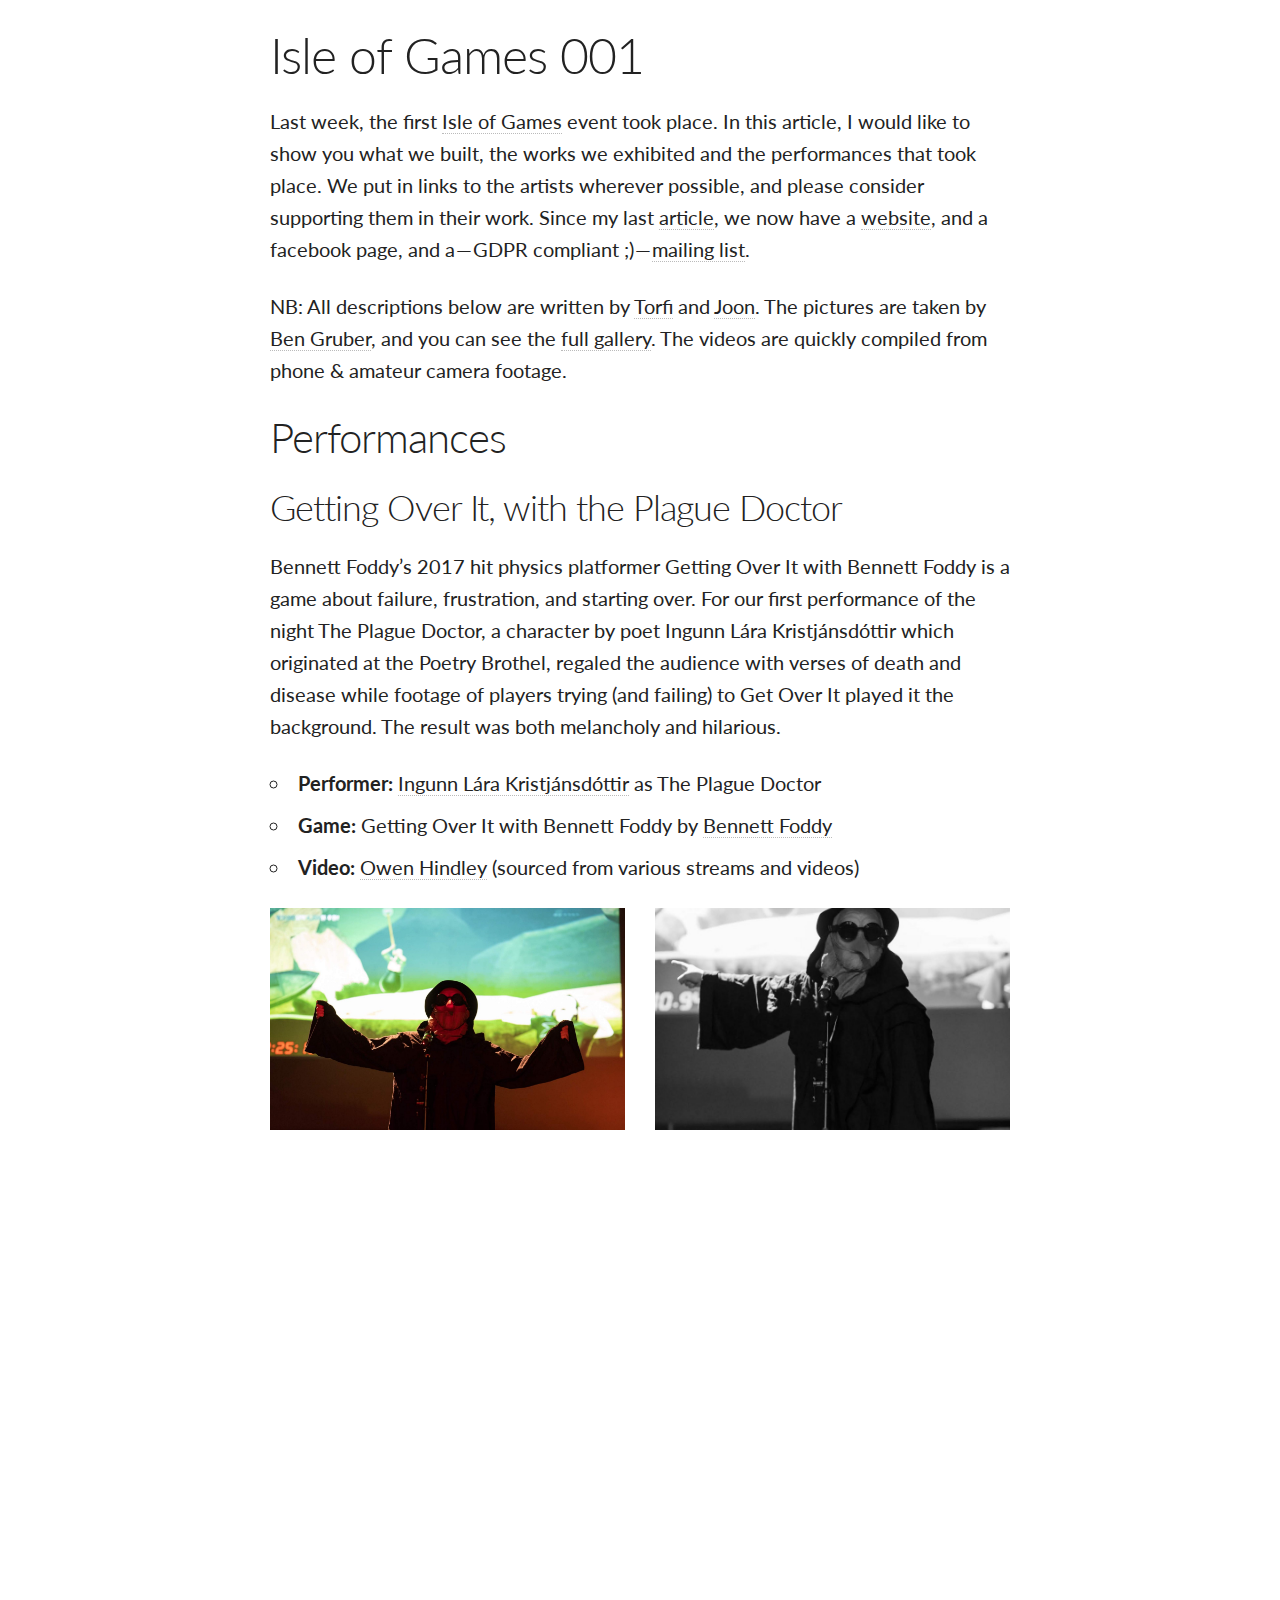
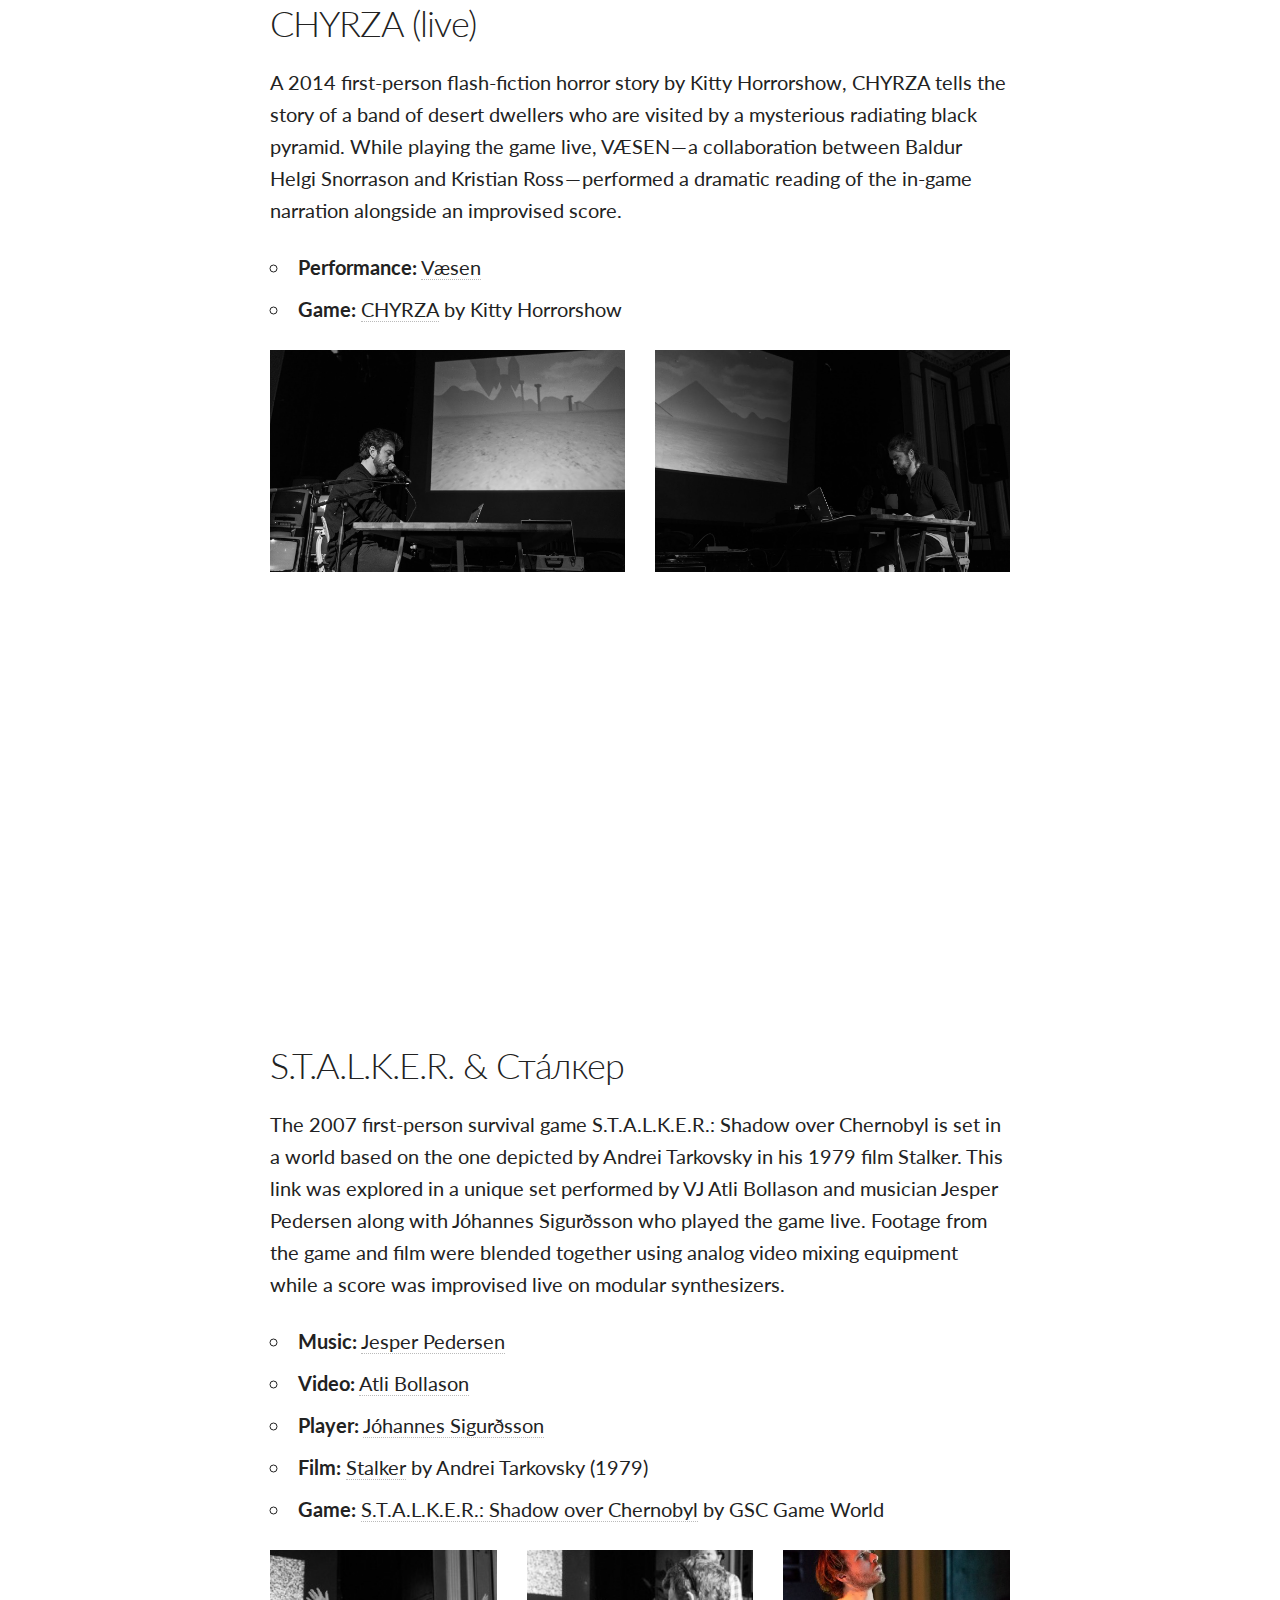
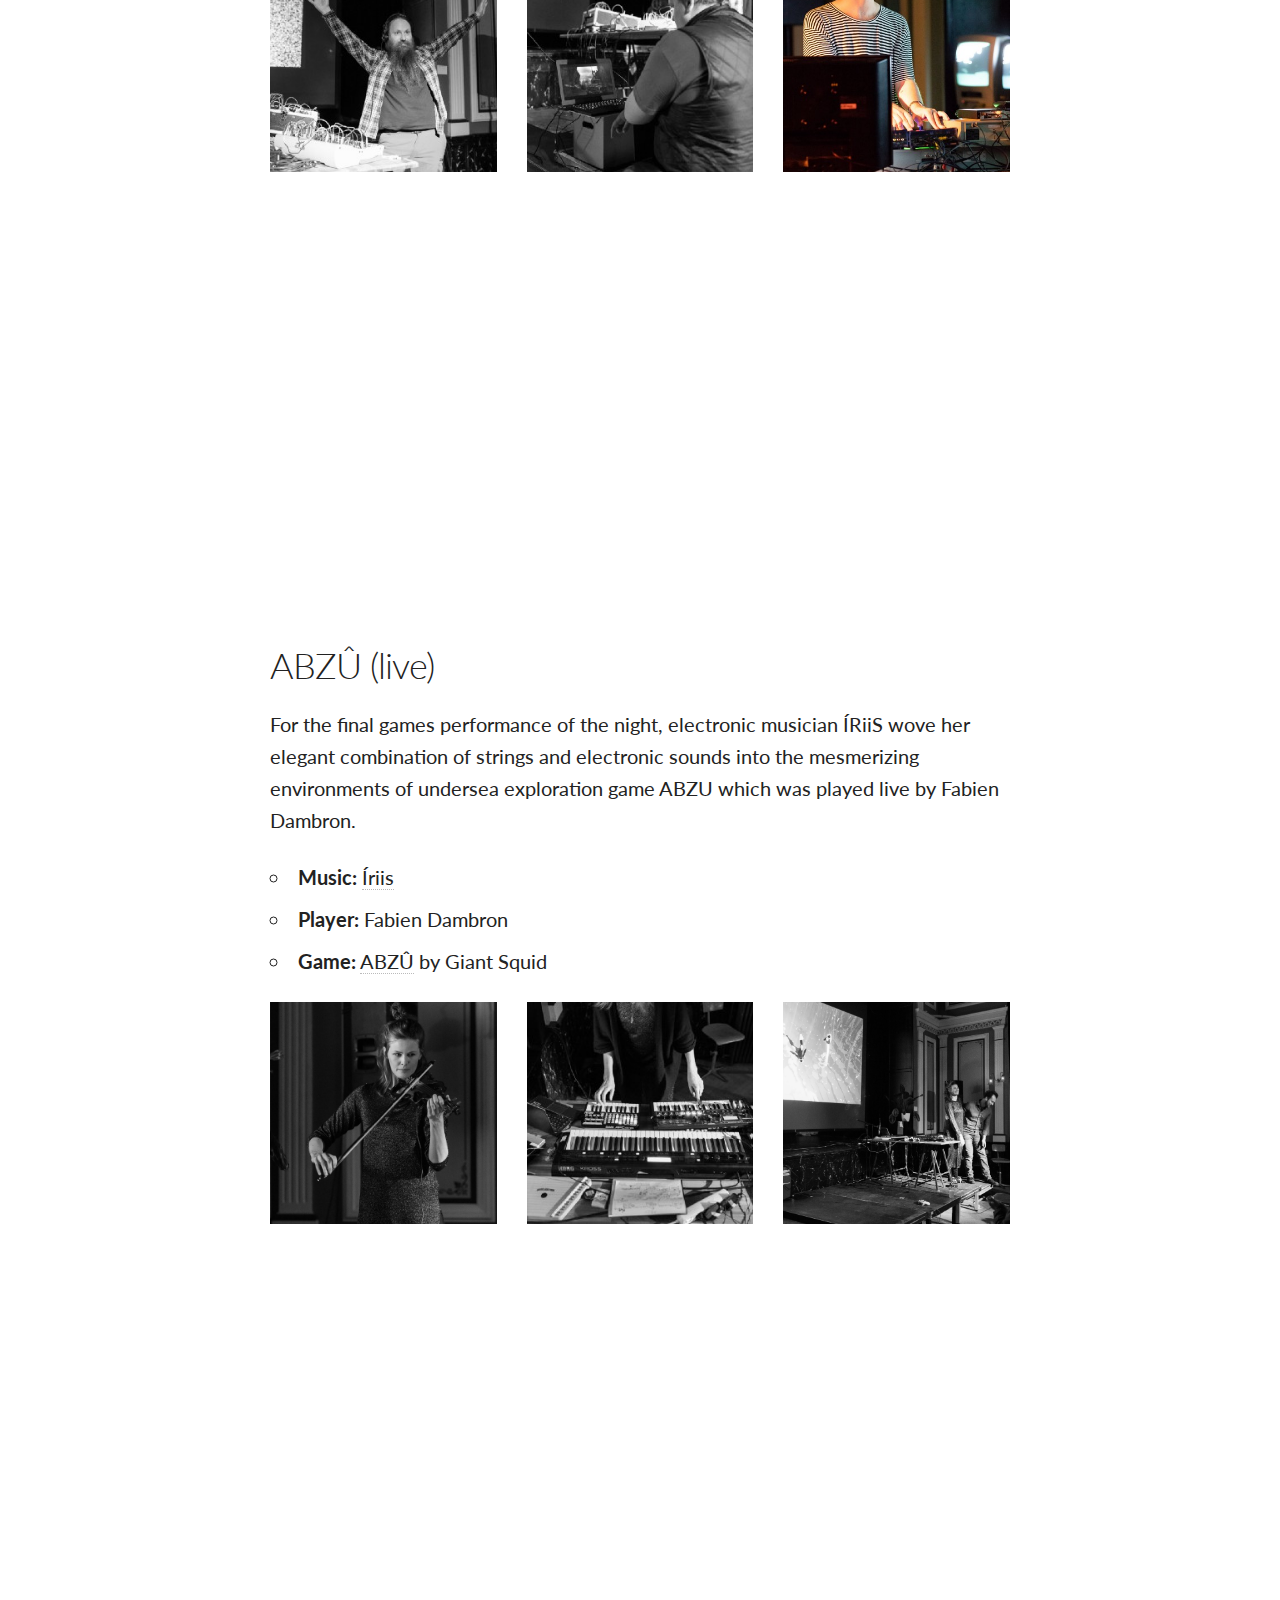
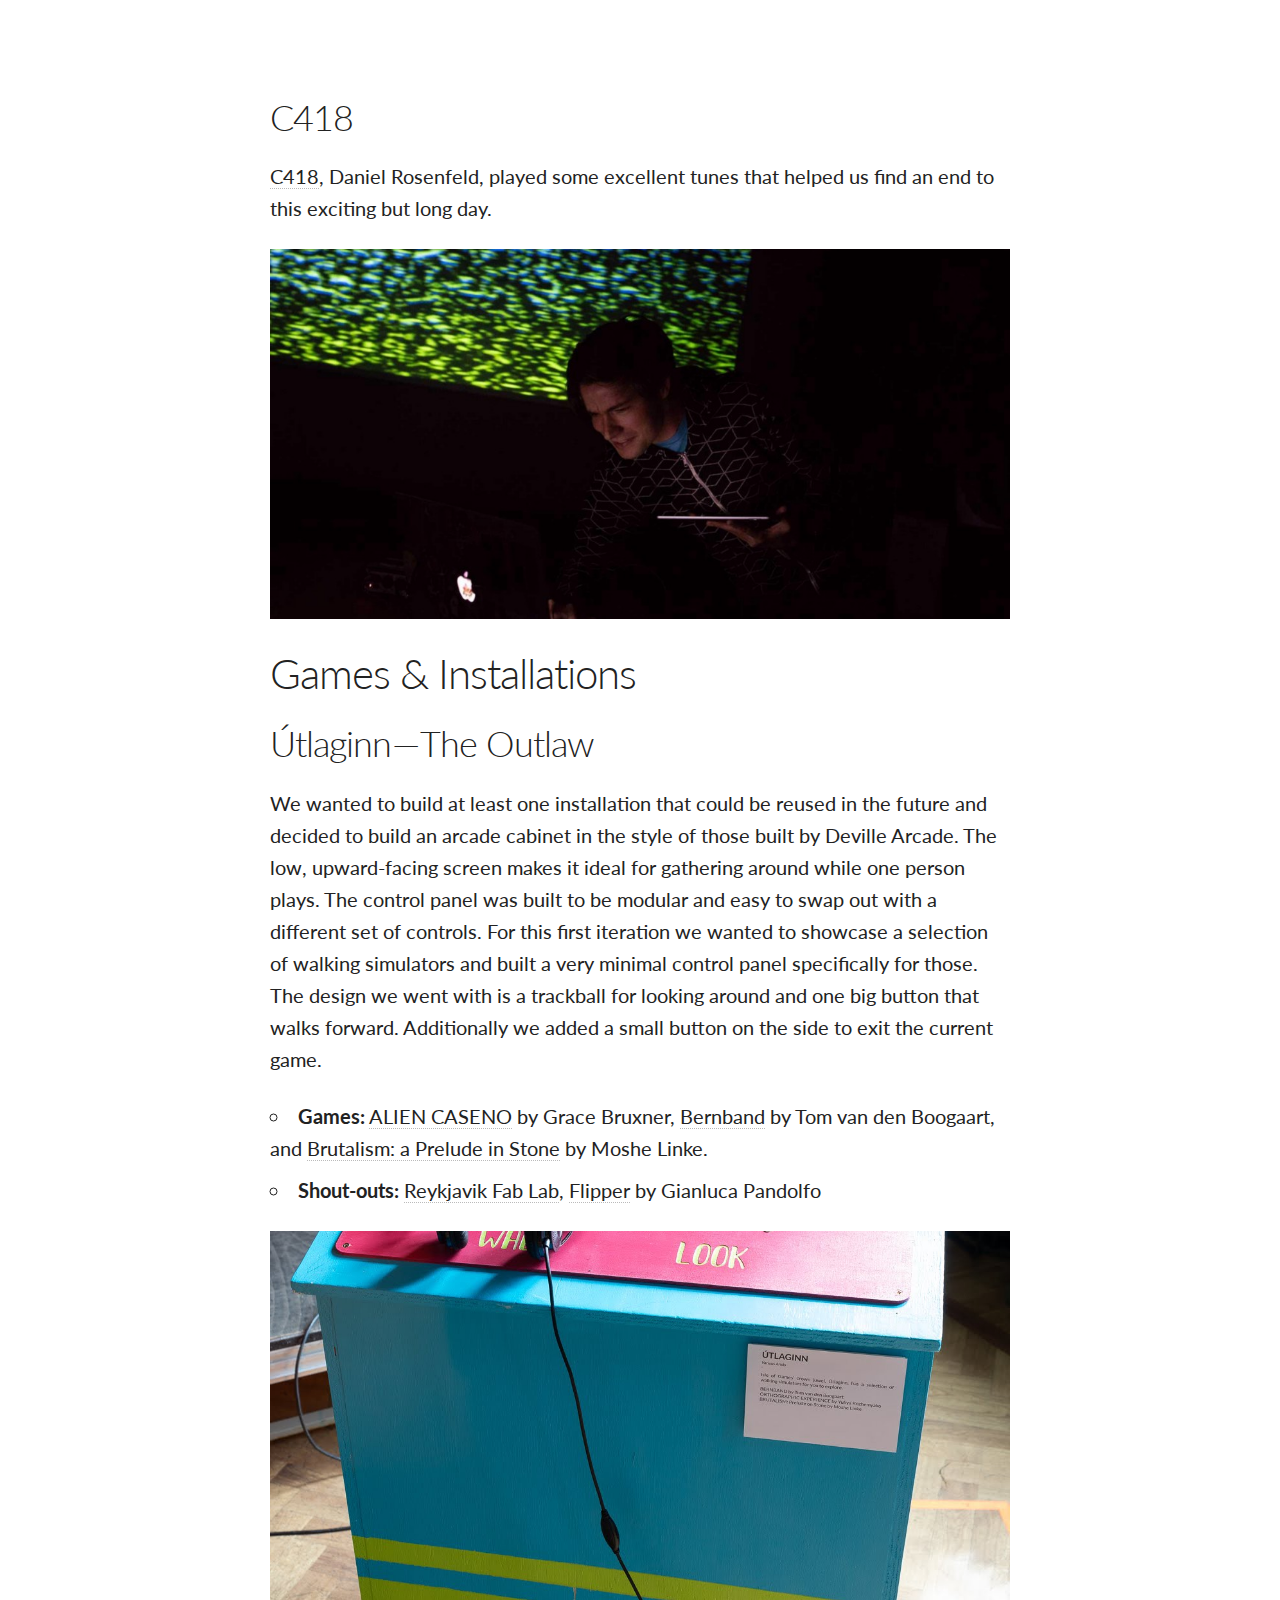
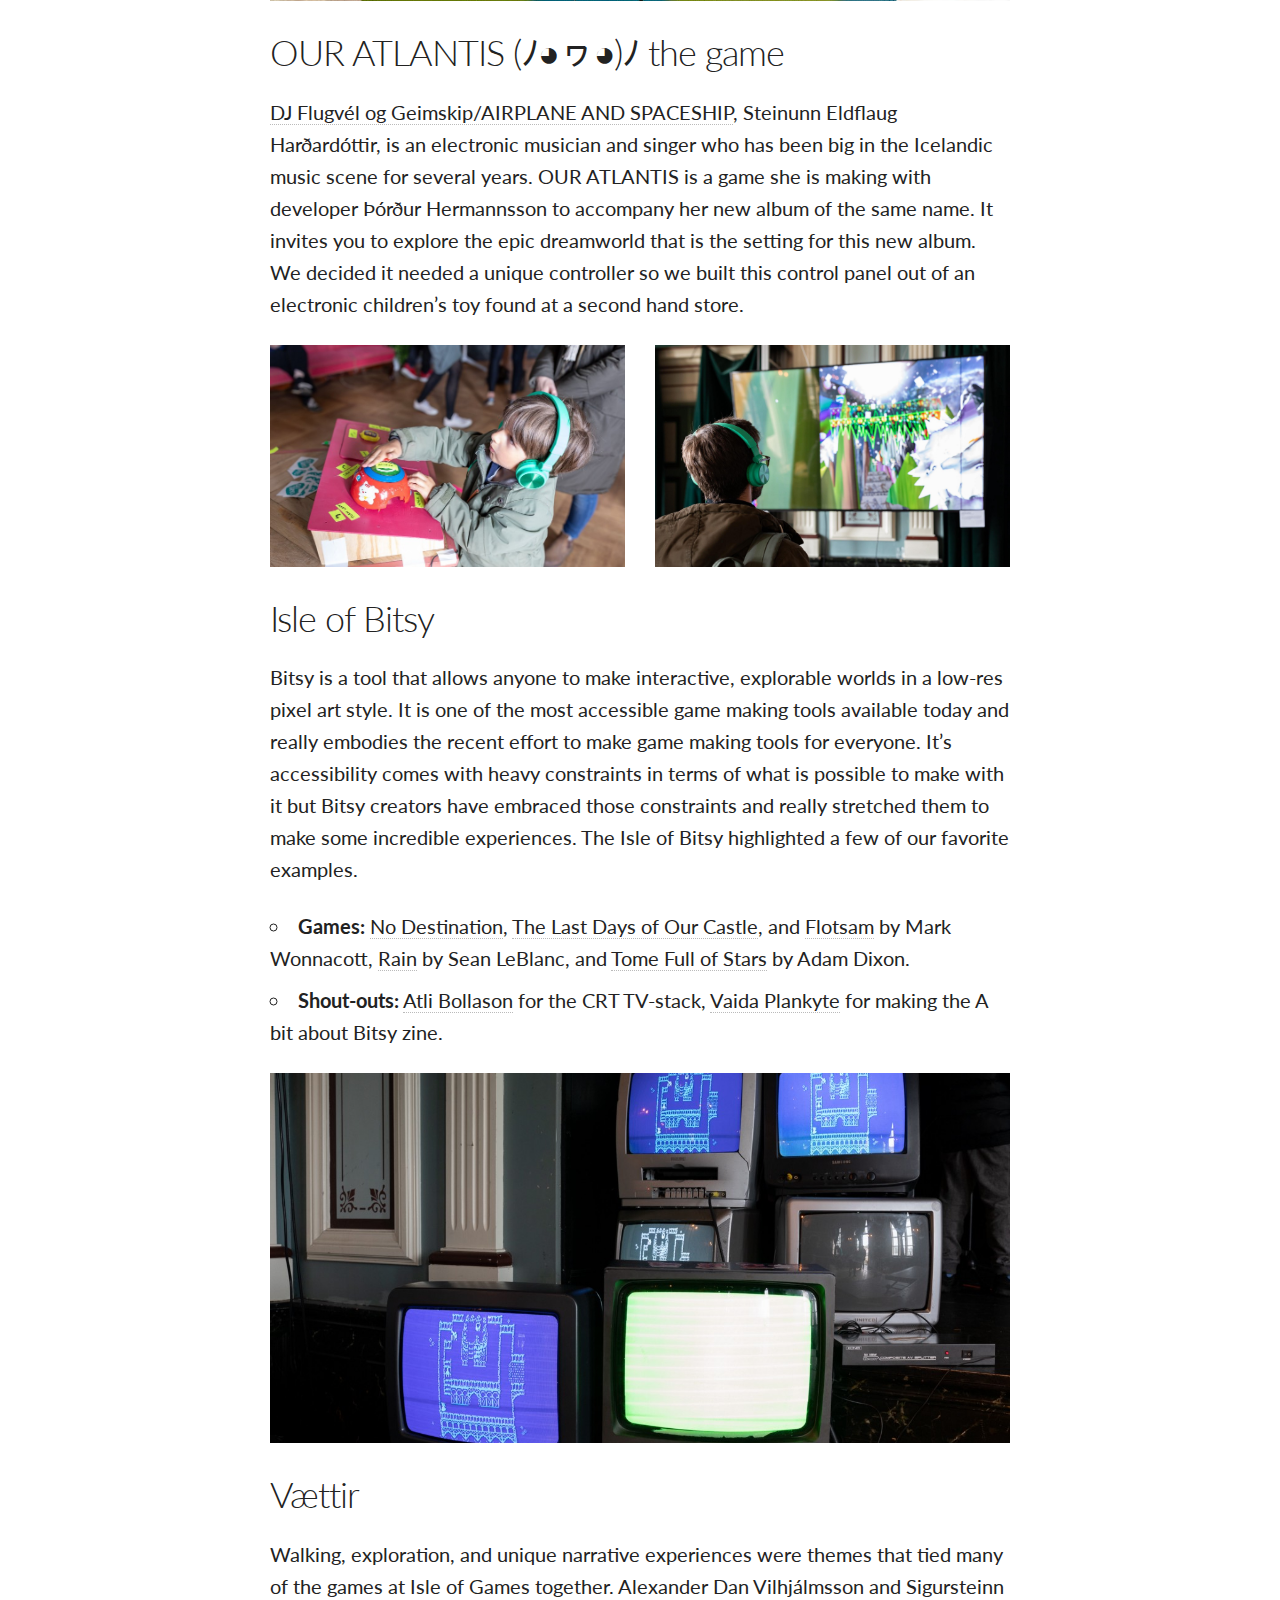
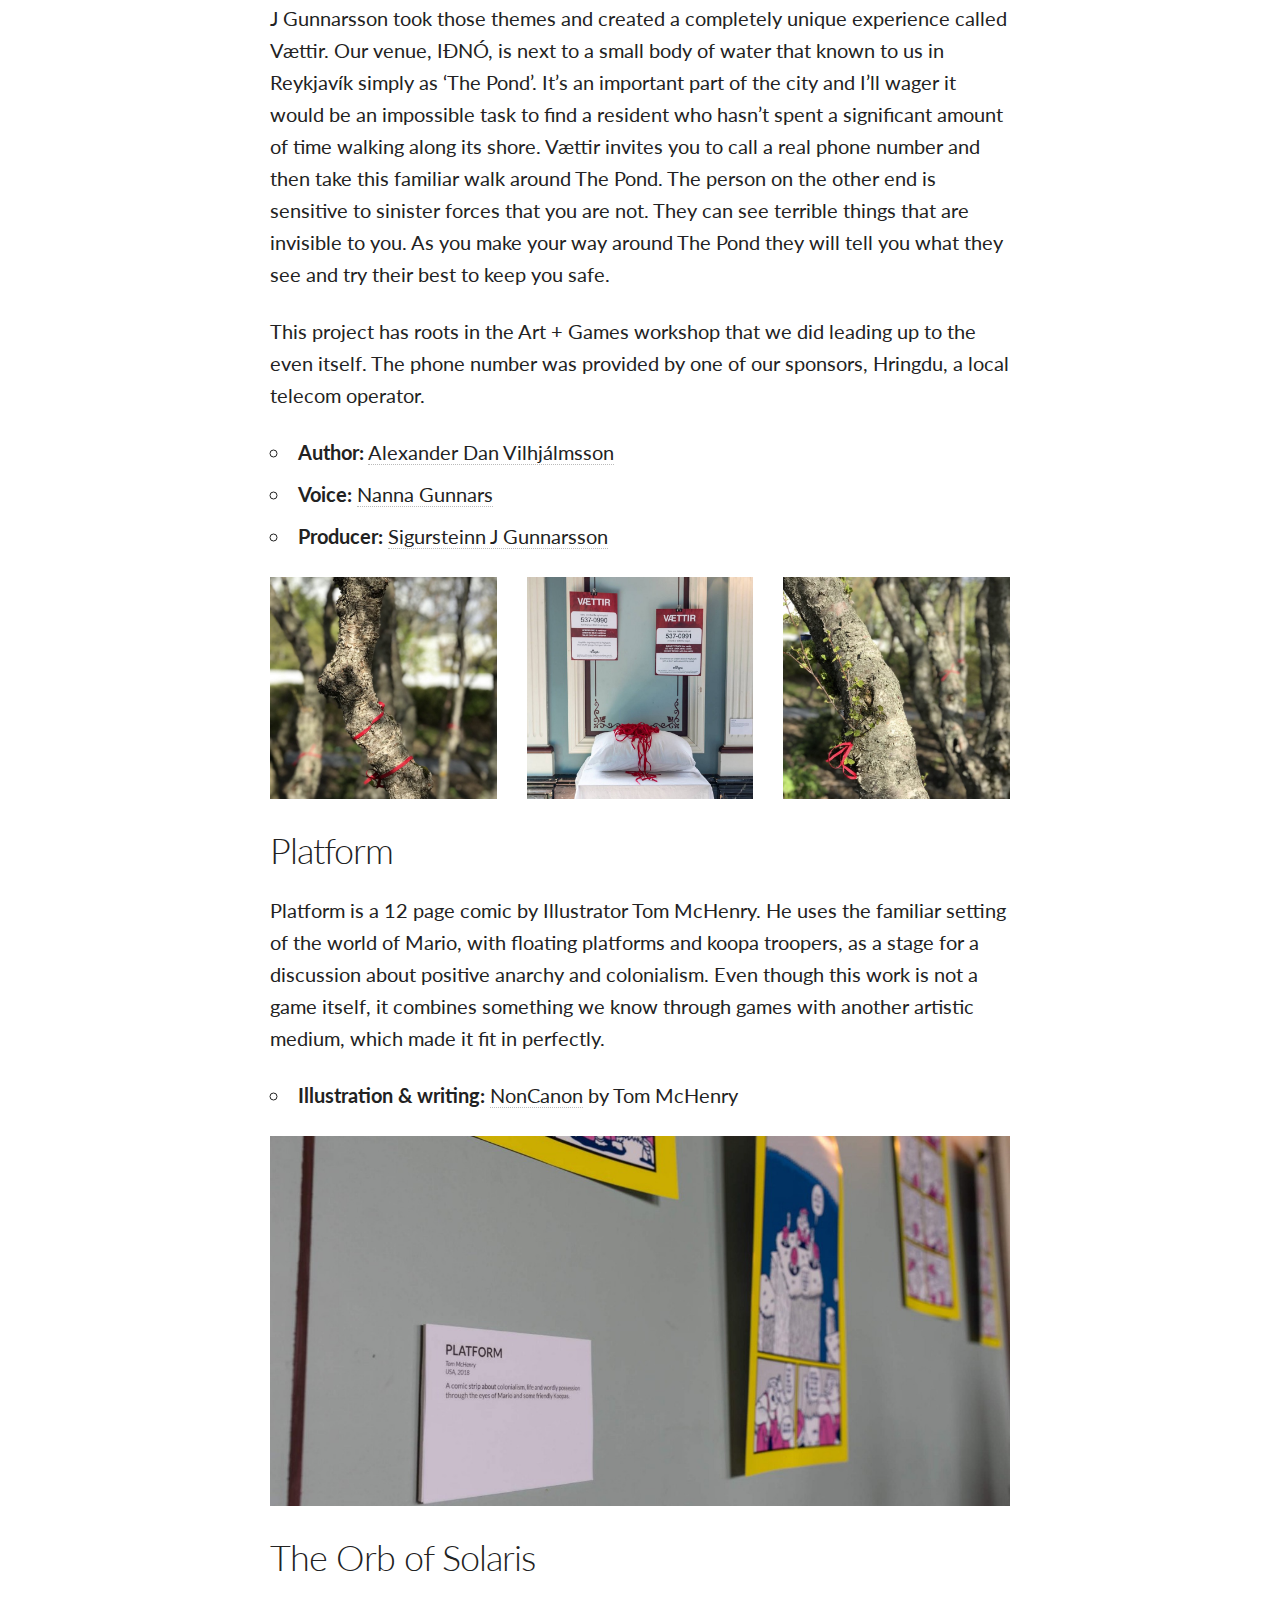
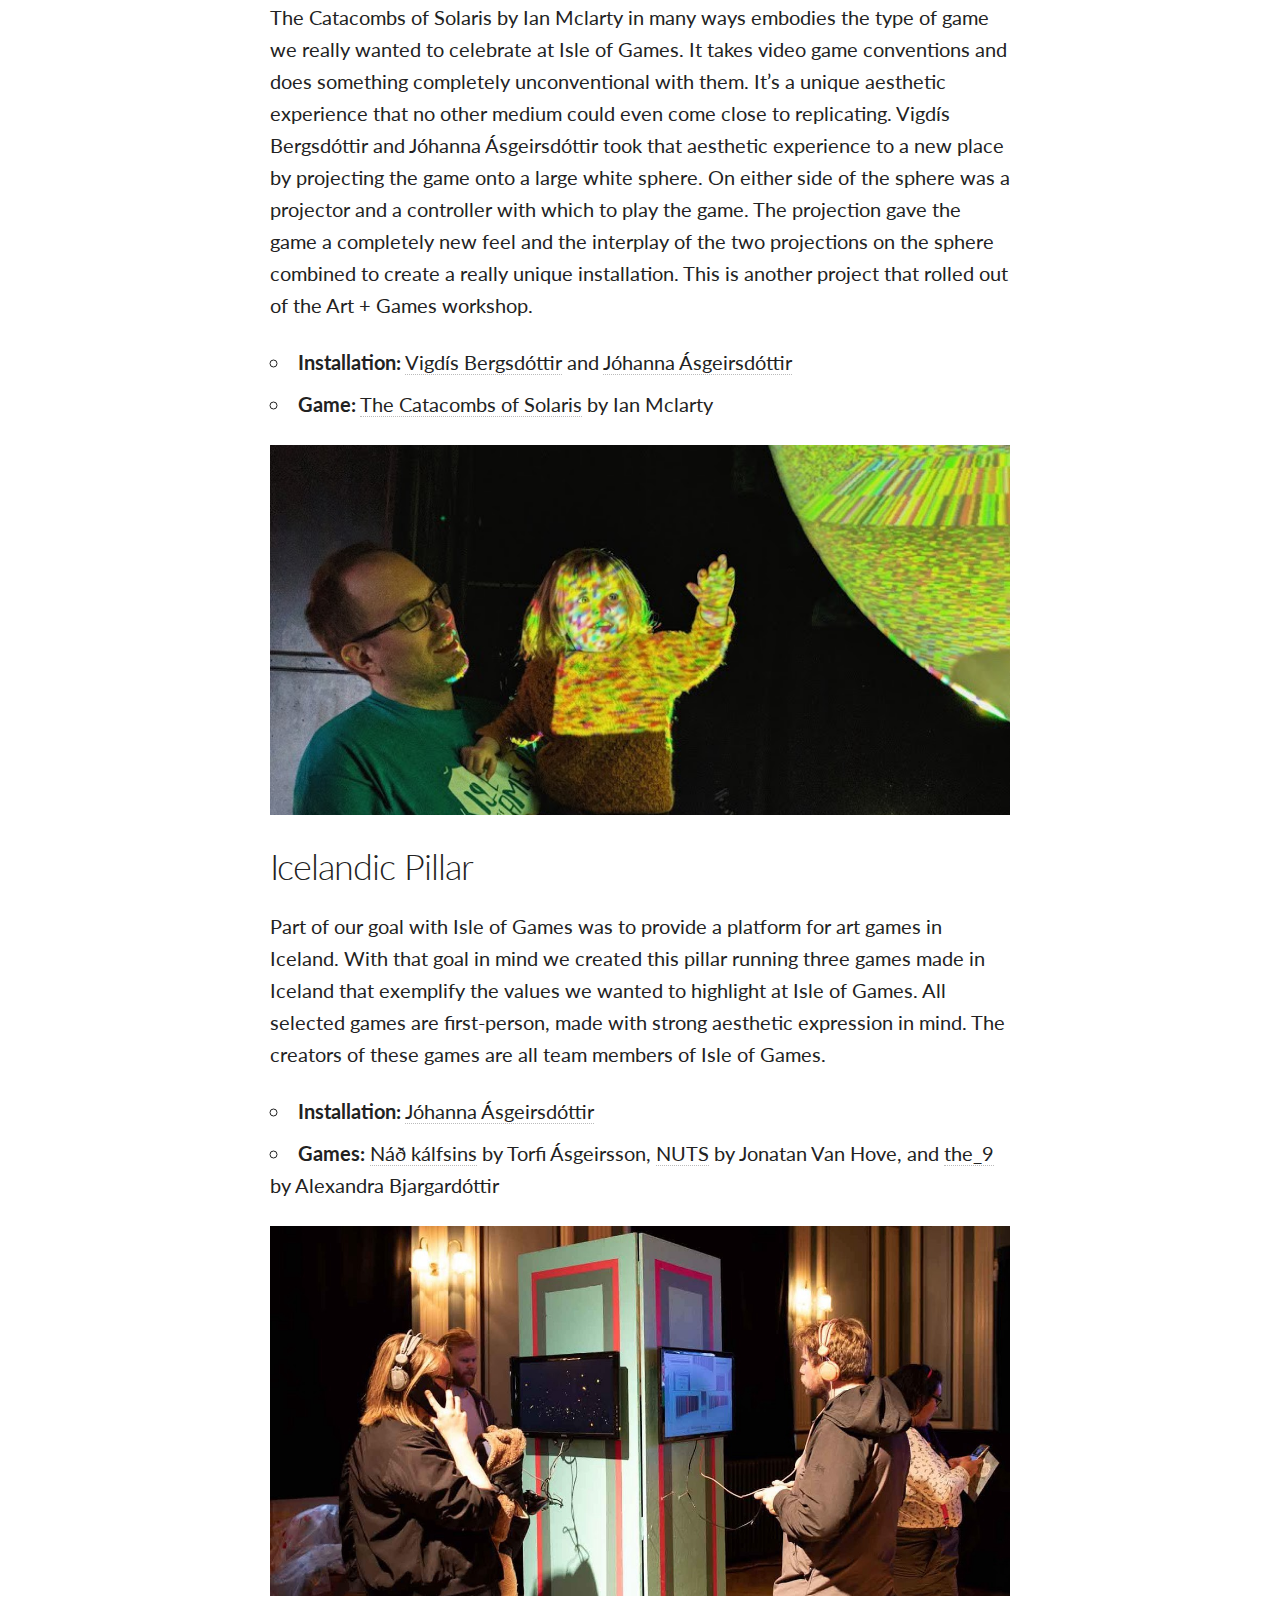
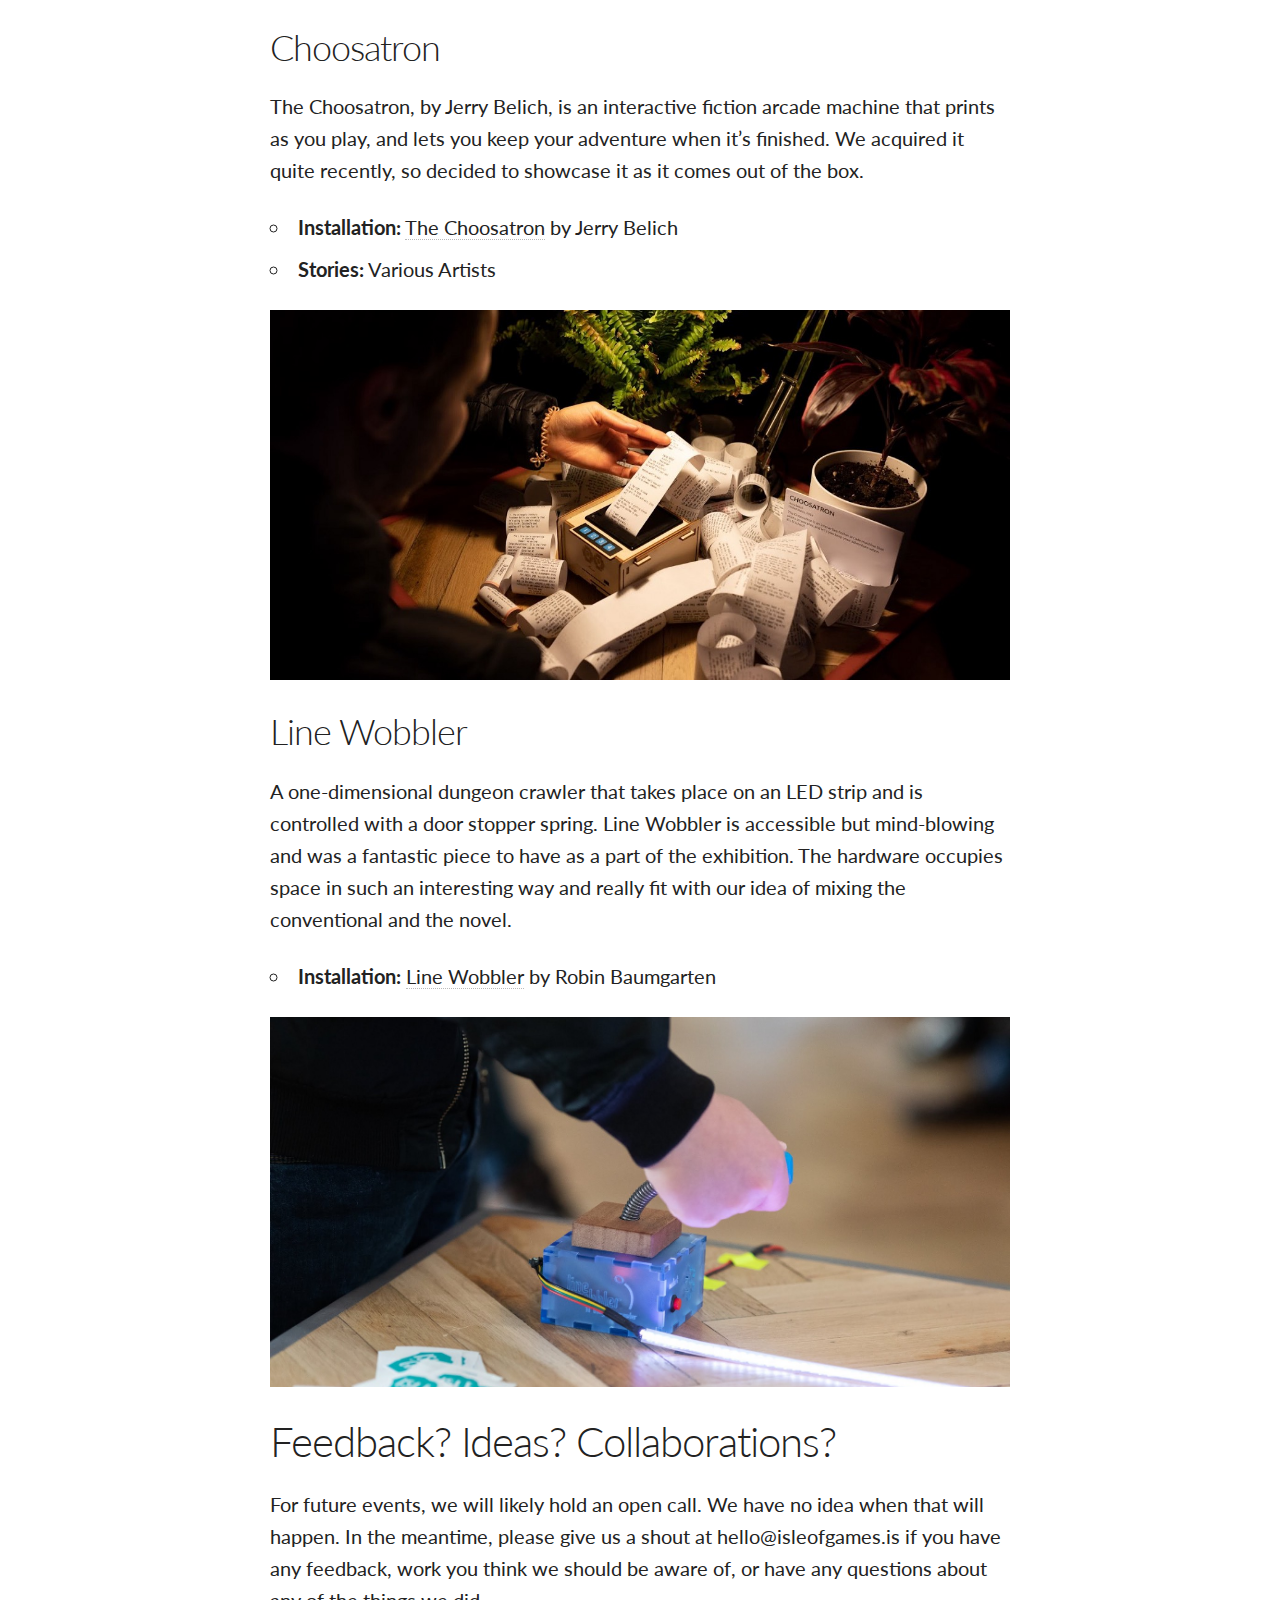
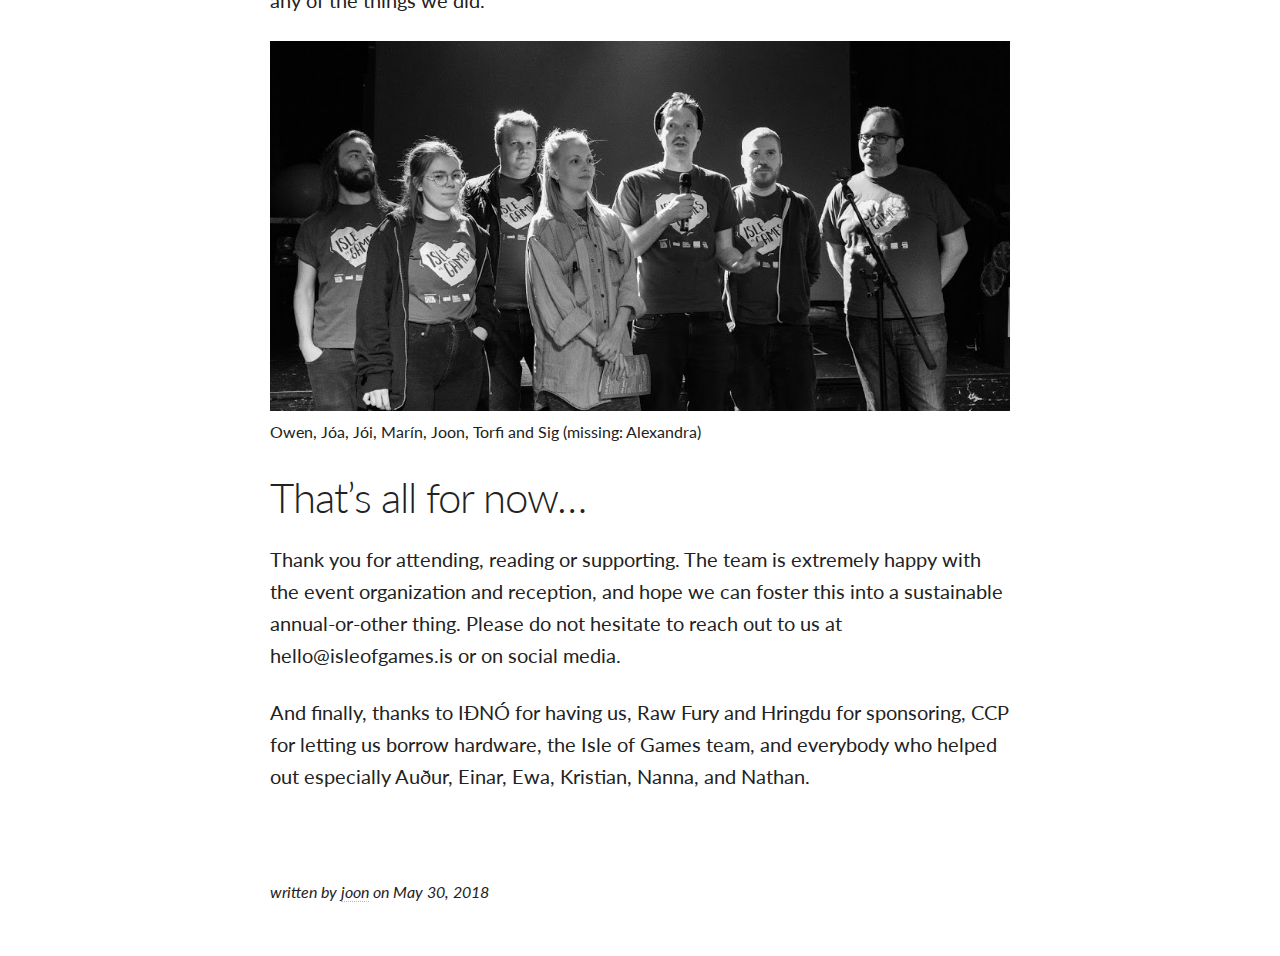
==== htdocs/2018/index.html @ 685ed743 "[auto commit by joon]" ====
<!DOCTYPE html>
<html lang="en">

<head>

  <!-- Basic Page Needs
  –––––––––––––––––––––––––––––––––––––––––––––––––– -->
  <meta charset="utf-8">
  <title>Joon?</title>
  <meta property="og:type" content="website" />
  <meta property="og:url" content="http://joon.be/" />
  <meta property="og:title" content="Joon?" />
  <meta property="og:image" content="http://joon.be/_img/joon.png" />
  <meta name="description" content="Hi ✋! I'm Joon, an independent game designer, and this is my website!">
  <meta name="author" content="Jonatan Van Hove">
  <meta name="twitter:card" content="summary" />
  <meta name="twitter:site" content="@joonturbo" />
  <meta name="twitter:title" content="Joon.be - Jonatan Van Hove" />
  <meta name="twitter:description" content="Hi ✋! I'm Joon, an independent game designer, and this is my website!" />
  <meta name="twitter:image" content="http://joon.be/_img/joon.png" />
  <!-- Mobile Specific Metas
  –––––––––––––––––––––––––––––––––––––––––––––––––– -->
  <meta name="viewport" content="width=device-width, initial-scale=1">

  <!-- FONT
  –––––––––––––––––––––––––––––––––––––––––––––––––– -->
  <link href="https://fonts.googleapis.com/css?family=Lato:400,700" rel="stylesheet">

  <!-- CSS
  –––––––––––––––––––––––––––––––––––––––––––––––––– -->
  <link rel="stylesheet" href="_css/normalize.css">
  <link rel="stylesheet" href="_css/skeleton.css">
  <link rel="stylesheet" href="_icomoon/style.css"></head>
  <link rel="stylesheet" href="_css/custom.css">
  <link rel="stylesheet" href="_css/extra.css">
  <link rel="stylesheet" href="_css/modal.css">



  <!-- JS
  –––––––––––––––––––––––––––––––––––––––––––––––––– -->
  <script type="text/javascript" src="_js/lazyload.min.js"></script>
  <script type="text/javascript" src="_js/main.js"></script>
  <script type="text/javascript" src="_js/modal.js"></script>
  <script type="text/javascript" src="_js/showdown.min.js"></script>
  
  <!-- Favicon
  –––––––––––––––––––––––––––––––––––––––––––––––––– -->
  <base target="_blank">

</head>

<body>
  <!-- Primary Page Layout
  –––––––––––––––––––––––––––––––––––––––––––––––––– -->
  <section class="section1" id="home">
    <div class="container">
      <div class="space-25">&nbsp;</div>

      <div class="row markdown">
        <div class="twelve columns biggish">
          <h1 id="isleofgames001">Isle of Games 001</h1>
<p>Last week, the first <a href="http://www.isleofgames.is/">Isle of Games</a> event took place. In this article, I would like to show you what we built, the works we exhibited and the performances that took place. We put in links to the artists wherever possible, and please consider supporting them in their work. Since my last <a href="https://medium.com/@jonatan.van.hove/how-to-start-a-scene-bef6deb610d6">article</a>, we now have a <a href="http://isleofgames.is/">website</a>, and a facebook page, and a — GDPR compliant ;) — <a href="http://isleofgames.is/">mailing list</a>.</p>
<p>NB: All descriptions below are written by <a href="https://twitter.com/torfias">Torfi</a> and <a href="http://joon.be">Joon</a>. The pictures are taken by <a href="https://www.urbanphotographer.is/">Ben Gruber</a>, and you can see the <a href="https://photos.app.goo.gl/1CUECdcljEtHk9Wo2">full gallery</a>. The videos are quickly compiled from phone &amp; amateur camera footage.</p>
<h2 id="performances">Performances</h2>
<h3 id="gettingoveritwiththeplaguedoctor">Getting Over It, with the Plague Doctor</h3>
<p>Bennett Foddy’s 2017 hit physics platformer Getting Over It with Bennett Foddy is a game about failure, frustration, and starting over. For our first performance of the night The Plague Doctor, a character by poet Ingunn Lára Kristjánsdóttir which originated at the Poetry Brothel, regaled the audience with verses of death and disease while footage of players trying (and failing) to Get Over It played it the background. The result was both melancholy and hilarious.</p>
<ul>
<li><strong>Performer:</strong> <a href="http://www.ingunnlara.com/">Ingunn Lára Kristjánsdóttir</a> as The Plague Doctor</li>
<li><strong>Game:</strong> Getting Over It with Bennett Foddy by <a href="http://www.foddy.net/2017/09/getting-over-it/">Bennett Foddy</a></li>
<li><strong>Video:</strong> <a href="http://www.owenhindley.co.uk/">Owen Hindley</a> (sourced from various streams and videos)</li>
</ul>
<div class='imgrow'>
<div class='six columns square-2 popup-div' style='background-image:url("img/plague1.jpg");'></div>
<div class='six columns square-2 popup-div' style='background-image:url("img/plague2.jpg");'></div>
</div>
<div class='space-25'>&nbsp</div>
<div class='twelve columns video-container'><iframe src='https://www.youtube.com/embed/Ap_oKvQP2E8?vq=hd720' frameborder='0' allow='accelerometer; autoplay; encrypted-media; gyroscope; picture-in-picture' allowfullscreen></iframe></div>
<div class='space-25'>&nbsp</div>
<h3 id="chyrzalive">CHYRZA (live)</h3>
<p>A 2014 first-person flash-fiction horror story by Kitty Horrorshow, CHYRZA tells the story of a band of desert dwellers who are visited by a mysterious radiating black pyramid. While playing the game live, VÆSEN — a collaboration between Baldur Helgi Snorrason and Kristian Ross — performed a dramatic reading of the in-game narration alongside an improvised score.</p>
<ul>
<li><strong>Performance:</strong> <a href="http://kristianross.dk/">Væsen</a></li>
<li><strong>Game:</strong> <a href="https://kittyhorrorshow.itch.io/chyrza">CHYRZA</a> by Kitty Horrorshow</li>
</ul>
<div class='imgrow'>
<div class='six columns square-2 popup-div' style='background-image:url("img/chyrza1.jpeg");'></div>
<div class='six columns square-2 popup-div' style='background-image:url("img/chyrza2.jpeg");'></div>
</div>
<div class='space-25'>&nbsp</div>
<div class='twelve columns video-container'><iframe src='https://www.youtube.com/embed/xeTqwTxEjvY?vq=hd720' frameborder='0' allow='accelerometer; autoplay; encrypted-media; gyroscope; picture-in-picture' allowfullscreen></iframe></div>
<div class='space-25'>&nbsp</div>
<h3 id="stalker">S.T.A.L.K.E.R. &amp; Ста́лкер</h3>
<p>The 2007 first-person survival game S.T.A.L.K.E.R.: Shadow over Chernobyl is set in a world based on the one depicted by Andrei Tarkovsky in his 1979 film Stalker. This link was explored in a unique set performed by VJ Atli Bollason and musician Jesper Pedersen along with Jóhannes Sigurðsson who played the game live. Footage from the game and film were blended together using analog video mixing equipment while a score was improvised live on modular synthesizers.</p>
<ul>
<li><strong>Music:</strong> <a href="http://slatur.is/jesper/Jesper_Pedersen.html">Jesper Pedersen</a></li>
<li><strong>Video:</strong> <a href="https://www.instagram.com/bollason/?hl=en">Atli Bollason</a></li>
<li><strong>Player:</strong> <a href="http://www.joe.is/">Jóhannes Sigurðsson</a></li>
<li><strong>Film:</strong> <a href="https://en.wikipedia.org/wiki/Stalker_%281979_film%29">Stalker</a> by Andrei Tarkovsky (1979)</li>
<li><strong>Game:</strong> <a href="https://en.wikipedia.org/wiki/S.T.A.L.K.E.R.:_Shadow_of_Chernobyl">S.T.A.L.K.E.R.: Shadow over Chernobyl</a> by GSC Game World</li>
</ul>
<div class='imgrow'>
<div class='four columns square-3 popup-div' style='background-image:url("img/stalker.jpeg");'></div>
<div class='four columns square-3 popup-div' style='background-image:url("img/stalker2.jpeg");'></div>
<div class='four columns square-3 popup-div' style='background-image:url("img/stalker3.jpeg");'></div>
</div>
<div class='space-25'>&nbsp</div>
<div class='twelve columns video-container'><iframe src='https://www.youtube.com/embed/QycVaqzpd1g?vq=hd720' frameborder='0' allow='accelerometer; autoplay; encrypted-media; gyroscope; picture-in-picture' allowfullscreen></iframe></div>
<div class='space-25'>&nbsp</div>
<h3 id="abzlive">ABZÛ (live)</h3>
<p>For the final games performance of the night, electronic musician ÍRiiS wove her elegant combination of strings and electronic sounds into the mesmerizing environments of undersea exploration game ABZU which was played live by Fabien Dambron.</p>
<ul>
<li><strong>Music:</strong> <a href="https://irismusiciris.bandcamp.com/releases">Íriis</a></li>
<li><strong>Player:</strong> Fabien Dambron</li>
<li><strong>Game:</strong> <a href="http://www.abzugame.com/">ABZÛ</a> by Giant Squid</li>
</ul>
<div class='imgrow'>
<div class='four columns square-3 popup-div' style='background-image:url("img/abzu1.jpeg");'></div>
<div class='four columns square-3 popup-div' style='background-image:url("img/abzu2.jpeg");'></div>
<div class='four columns square-3 popup-div' style='background-image:url("img/abzu3.jpeg");'></div>
</div>
<div class='space-25'>&nbsp</div>
<div class='twelve columns video-container'><iframe src='https://www.youtube.com/embed/-Vhe9shgEb0?vq=hd720' frameborder='0' allow='accelerometer; autoplay; encrypted-media; gyroscope; picture-in-picture' allowfullscreen></iframe></div>
<div class='space-25'>&nbsp</div>
<h3 id="c418">C418</h3>
<p><a href="https://c418.bandcamp.com/">C418</a>, Daniel Rosenfeld, played some excellent tunes that helped us find an end to this exciting but long day.</p>
<div class='imgrow'><div class='twelve columns square-1 popup-div' style='background-image:url("img/c418.jpeg");'></div></div>
<div class='space-25'>&nbsp</div>
<h2 id="gamesinstallations">Games &amp; Installations</h2>
<h3 id="tlaginntheoutlaw">Útlaginn — The Outlaw</h3>
<p>We wanted to build at least one installation that could be reused in the future and decided to build an arcade cabinet in the style of those built by Deville Arcade. The low, upward-facing screen makes it ideal for gathering around while one person plays. The control panel was built to be modular and easy to swap out with a different set of controls. For this first iteration we wanted to showcase a selection of walking simulators and built a very minimal control panel specifically for those. The design we went with is a trackball for looking around and one big button that walks forward. Additionally we added a small button on the side to exit the current game.</p>
<ul>
<li><strong>Games:</strong> <a href="https://fisho.itch.io/alien">ALIEN CASENO</a> by Grace Bruxner, <a href="https://gamejolt.com/games/bernband/34864">Bernband</a> by Tom van den Boogaart, and <a href="https://moshelinke.itch.io/brutalism-prelude-on-stone">Brutalism: a Prelude in Stone</a> by Moshe Linke.</li>
<li><strong>Shout-outs:</strong> <a href="https://www.fablab.is/">Reykjavik Fab Lab</a>, <a href="https://twitter.com/giucapan">Flipper</a> by Gianluca Pandolfo</li>
</ul>
<div class='imgrow'><div class='twelve columns square-1 popup-div' style='background-image:url("img/outlow.jpeg");'></div></div>
<div class='space-25'>&nbsp</div>
<h3 id="ouratlantisthegame">OUR ATLANTIS (ﾉ◕ヮ◕)ﾉ the game</h3>
<p><a href="https://djflugveloggeimskip.bandcamp.com/">DJ Flugvél og Geimskip/AIRPLANE AND SPACESHIP</a>, Steinunn Eldflaug Harðardóttir, is an electronic musician and singer who has been big in the Icelandic music scene for several years. OUR ATLANTIS is a game she is making with developer Þórður Hermannsson to accompany her new album of the same name. It invites you to explore the epic dreamworld that is the setting for this new album. We decided it needed a unique controller so we built this control panel out of an electronic children’s toy found at a second hand store.</p>
<div class='imgrow'>
<div class='six columns square-2 popup-div' style='background-image:url("img/atlantis.jpeg");'></div>
<div class='six columns square-2 popup-div' style='background-image:url("img/atlantis2.jpeg");'></div>
</div>
<div class='space-25'>&nbsp</div>
<h3 id="isleofbitsy">Isle of Bitsy</h3>
<p>Bitsy is a tool that allows anyone to make interactive, explorable worlds in a low-res pixel art style. It is one of the most accessible game making tools available today and really embodies the recent effort to make game making tools for everyone. It’s accessibility comes with heavy constraints in terms of what is possible to make with it but Bitsy creators have embraced those constraints and really stretched them to make some incredible experiences. The Isle of Bitsy highlighted a few of our favorite examples.</p>
<ul>
<li><strong>Games:</strong> <a href="https://candle.itch.io/no-destination">No Destination</a>, <a href="https://candle.itch.io/castle">The Last Days of Our Castle</a>, and <a href="https://candle.itch.io/flotsam">Flotsam</a> by Mark Wonnacott, <a href="https://itch.io/jam/radio-silence/rate/147586">Rain</a> by Sean LeBlanc, and <a href="https://adtidi.itch.io/tome-full-of-stars">Tome Full of Stars</a> by Adam Dixon.</li>
<li><strong>Shout-outs:</strong> <a href="https://www.instagram.com/bollason/?hl=en">Atli Bollason</a> for the CRT TV-stack, <a href="http://vaida.me/abitaboutbitsy/">Vaida Plankyte</a> for making the A bit about Bitsy zine.</li>
</ul>
<div class='imgrow'><div class='twelve columns square-1 popup-div' style='background-image:url("img/bitsy.jpeg");'></div></div>
<div class='space-25'>&nbsp</div>
<h3 id="vttir">Vættir</h3>
<p>Walking, exploration, and unique narrative experiences were themes that tied many of the games at Isle of Games together. Alexander Dan Vilhjálmsson and Sigursteinn J Gunnarsson took those themes and created a completely unique experience called Vættir. Our venue, IÐNÓ, is next to a small body of water that known to us in Reykjavík simply as ‘The Pond’. It’s an important part of the city and I’ll wager it would be an impossible task to find a resident who hasn’t spent a significant amount of time walking along its shore. Vættir invites you to call a real phone number and then take this familiar walk around The Pond. The person on the other end is sensitive to sinister forces that you are not. They can see terrible things that are invisible to you. As you make your way around The Pond they will tell you what they see and try their best to keep you safe.</p>
<p>This project has roots in the Art + Games workshop that we did leading up to the even itself. The phone number was provided by one of our sponsors, Hringdu, a local telecom operator.</p>
<ul>
<li><strong>Author:</strong> <a href="https://alexanderdanv.wordpress.com/">Alexander Dan Vilhjálmsson</a></li>
<li><strong>Voice:</strong> <a href="http://huldufugl.is/">Nanna Gunnars</a></li>
<li><strong>Producer:</strong> <a href="http://siggunnarsson.com/">Sigursteinn J Gunnarsson</a></li>
</ul>
<div class='imgrow'>
<div class='four columns square-3 popup-div' style='background-image:url("img/vaettir1.jpeg");'></div>
<div class='four columns square-3 popup-div' style='background-image:url("img/vaettir2.jpeg");'></div>
<div class='four columns square-3 popup-div' style='background-image:url("img/vaettir3.jpeg");'></div>
</div>
<div class='space-25'>&nbsp</div>
<h3 id="platform">Platform</h3>
<p>Platform is a 12 page comic by Illustrator Tom McHenry. He uses the familiar setting of the world of Mario, with floating platforms and koopa troopers, as a stage for a discussion about positive anarchy and colonialism. Even though this work is not a game itself, it combines something we know through games with another artistic medium, which made it fit in perfectly.</p>
<ul>
<li><strong>Illustration & writing:</strong> <a href="http://www.noncanon.com/comic/lovely-notions">NonCanon</a> by Tom McHenry</li>
</ul>
<div class='imgrow'><div class='twelve columns square-1 popup-div' style='background-image:url("img/platform.jpeg");'></div></div>
<div class='space-25'>&nbsp</div>
<h3 id="theorbofsolaris">The Orb of Solaris</h3>
<p>The Catacombs of Solaris by Ian Mclarty in many ways embodies the type of game we really wanted to celebrate at Isle of Games. It takes video game conventions and does something completely unconventional with them. It’s a unique aesthetic experience that no other medium could even come close to replicating. Vigdís Bergsdóttir and Jóhanna Ásgeirsdóttir took that aesthetic experience to a new place by projecting the game onto a large white sphere. On either side of the sphere was a projector and a controller with which to play the game. The projection gave the game a completely new feel and the interplay of the two projections on the sphere combined to create a really unique installation. This is another project that rolled out of the Art + Games workshop.</p>
<ul>
<li><strong>Installation:</strong> <a href="https://www.instagram.com/endurhugsa/">Vigdís Bergsdóttir</a> and <a href="https://joa.is/">Jóhanna Ásgeirsdóttir</a></li>
<li><strong>Game:</strong> <a href="https://ianmaclarty.itch.io/catacombs-of-solaris">The Catacombs of Solaris</a> by Ian Mclarty</li>
</ul>
<div class='imgrow'><div class='twelve columns square-1 popup-div' style='background-image:url("img/catacombs.jpeg");'></div></div>
<div class='space-25'>&nbsp</div>
<h3 id="icelandicpillar">Icelandic Pillar</h3>
<p>Part of our goal with Isle of Games was to provide a platform for art games in Iceland. With that goal in mind we created this pillar running three games made in Iceland that exemplify the values we wanted to highlight at Isle of Games. All selected games are first-person, made with strong aesthetic expression in mind. The creators of these games are all team members of Isle of Games.</p>
<ul>
<li><strong>Installation:</strong> <a href="https://joa.is/">Jóhanna Ásgeirsdóttir</a></li>
<li><strong>Games:</strong> <a href="https://torfi.itch.io/grace">Náð kálfsins</a> by Torfi Ásgeirsson, <a href="https://joonturbo.itch.io/nuts">NUTS</a> by Jonatan Van Hove, and <a href="https://alexandrabjarg.itch.io/the-9">the_9</a> by Alexandra Bjargardóttir</li>
</ul>
<div class='imgrow'><div class='twelve columns square-1 popup-div' style='background-image:url("img/pillar.jpeg");'></div></div>
<div class='space-25'>&nbsp</div>
<h3 id="choosatron">Choosatron</h3>
<p>The Choosatron, by Jerry Belich, is an interactive fiction arcade machine that prints as you play, and lets you keep your adventure when it’s finished. We acquired it quite recently, so decided to showcase it as it comes out of the box.</p>
<ul>
<li><strong>Installation:</strong> <a href="https://choosatron.com/">The Choosatron</a> by Jerry Belich</li>
<li><strong>Stories:</strong> Various Artists</li>
</ul>
<div class='imgrow'><div class='twelve columns square-1 popup-div' style='background-image:url("img/choose.jpeg");'></div></div>
<div class='space-25'>&nbsp</div>
<h3 id="linewobbler">Line Wobbler</h3>
<p>A one-dimensional dungeon crawler that takes place on an LED strip and is controlled with a door stopper spring. Line Wobbler is accessible but mind-blowing and was a fantastic piece to have as a part of the exhibition. The hardware occupies space in such an interesting way and really fit with our idea of mixing the conventional and the novel.</p>
<ul>
<li><strong>Installation:</strong> <a href="http://aipanic.com/start">Line Wobbler</a> by Robin Baumgarten</li>
</ul>
<div class='imgrow'><div class='twelve columns square-1 popup-div' style='background-image:url("img/linewob.jpeg");'></div></div>
<div class='space-25'>&nbsp</div>
<h2 id="feedbackideascollaborations">Feedback? Ideas? Collaborations?</h2>
<p>For future events, we will likely hold an open call. We have no idea when that will happen. In the meantime, please give us a shout at hello@isleofgames.is if you have any feedback, work you think we should be aware of, or have any questions about any of the things we did.</p>
<div class='imgrow'><div class='twelve columns square-1 popup-div' style='background-image:url("img/iog2.jpeg");'></div></div>
<p><small>Owen, Jóa, Jói, Marín, Joon, Torfi and Sig (missing: Alexandra)</small></p>
<h2 id="thatsallfornow">That’s all for now…</h2>
<p>Thank you for attending, reading or supporting. The team is extremely happy with the event organization and reception, and hope we can foster this into a sustainable annual-or-other thing. Please do not hesitate to reach out to us at hello@isleofgames.is or on social media.</p>
<p>And finally, thanks to IÐNÓ for having us, Raw Fury and Hringdu for sponsoring, CCP for letting us borrow hardware, the Isle of Games team, and everybody who helped out especially Auður, Einar, Ewa, Kristian, Nanna, and Nathan.</p>
<p><img class='popup' data-src='img/iog.jpeg'></img></p>
<p><em><small>written by <a href="http://joon.be">joon</a> on May 30, 2018</small></em></p>
        </div>
      </div>

      <div class="space-25">&nbsp;</div>
    </div>
  </section>

  <!-- End Document
  –––––––––––––––––––––––––––––––––––––––––––––––––– -->
</body>
</html>
---- htdocs/2018/_css/skeleton.css ----
/*
* Skeleton V2.0.4
* Copyright 2014, Dave Gamache
* www.getskeleton.com
* Free to use under the MIT license.
* http://www.opensource.org/licenses/mit-license.php
* 12/29/2014
*/


/* Table of contents
––––––––––––––––––––––––––––––––––––––––––––––––––
- Grid
- Base Styles
- Typography
- Links
- Buttons
- Forms
- Lists
- Code
- Tables
- Spacing
- Utilities
- Clearing
- Media Queries
*/


/* Grid
–––––––––––––––––––––––––––––––––––––––––––––––––– */
.container {
  position: relative;
  width: 100%;
  max-width: 960px;
  margin: 0 auto;
  padding: 0 20px;
  box-sizing: border-box; }
.column,
.columns {
  width: 100%;
  float: left;
  box-sizing: border-box; }

/* For devices larger than 400px */
@media (min-width: 400px) {
  .container {
    width: 85%;
    padding: 0; }
}

/* For devices larger than 550px */
@media (min-width: 550px) {
  .container {
    width: 80%; }
  .column,
  .columns {
    margin-left: 4%; }
  .column:first-child,
  .columns:first-child {
    margin-left: 0; }

  .one.column,
  .one.columns                    { width: 4.66666666667%; }
  .two.columns                    { width: 13.3333333333%; }
  .three.columns                  { width: 22%;            }
  .four.columns                   { width: 30.6666666667%; }
  .five.columns                   { width: 39.3333333333%; }
  .six.columns                    { width: 48%;            }
  .seven.columns                  { width: 56.6666666667%; }
  .eight.columns                  { width: 65.3333333333%; }
  .nine.columns                   { width: 74.0%;          }
  .ten.columns                    { width: 82.6666666667%; }
  .eleven.columns                 { width: 91.3333333333%; }
  .twelve.columns                 { width: 100%; margin-left: 0; }

  .one-third.column               { width: 30.6666666667%; }
  .two-thirds.column              { width: 65.3333333333%; }

  .one-half.column                { width: 48%; }

  /* Offsets */
  .offset-by-one.column,
  .offset-by-one.columns          { margin-left: 8.66666666667%; }
  .offset-by-two.column,
  .offset-by-two.columns          { margin-left: 17.3333333333%; }
  .offset-by-three.column,
  .offset-by-three.columns        { margin-left: 26%;            }
  .offset-by-four.column,
  .offset-by-four.columns         { margin-left: 34.6666666667%; }
  .offset-by-five.column,
  .offset-by-five.columns         { margin-left: 43.3333333333%; }
  .offset-by-six.column,
  .offset-by-six.columns          { margin-left: 52%;            }
  .offset-by-seven.column,
  .offset-by-seven.columns        { margin-left: 60.6666666667%; }
  .offset-by-eight.column,
  .offset-by-eight.columns        { margin-left: 69.3333333333%; }
  .offset-by-nine.column,
  .offset-by-nine.columns         { margin-left: 78.0%;          }
  .offset-by-ten.column,
  .offset-by-ten.columns          { margin-left: 86.6666666667%; }
  .offset-by-eleven.column,
  .offset-by-eleven.columns       { margin-left: 95.3333333333%; }

  .offset-by-one-third.column,
  .offset-by-one-third.columns    { margin-left: 34.6666666667%; }
  .offset-by-two-thirds.column,
  .offset-by-two-thirds.columns   { margin-left: 69.3333333333%; }

  .offset-by-one-half.column,
  .offset-by-one-half.columns     { margin-left: 52%; }

}


/* Base Styles
–––––––––––––––––––––––––––––––––––––––––––––––––– */
/* NOTE
html is set to 62.5% so that all the REM measurements throughout Skeleton
are based on 10px sizing. So basically 1.5rem = 15px :) */
html {
  font-size: 62.5%; }
body {
  font-size: 1.5em; /* currently ems cause chrome bug misinterpreting rems on body element */
  line-height: 1.6;
  font-weight: 400;
  font-family: "Lato", sans-serif;
  color: #222; }


/* Typography
–––––––––––––––––––––––––––––––––––––––––––––––––– */
h1, h2, h3, h4, h5, h6 {
  margin-top: 0;
  margin-bottom: 2rem;
  font-weight: 300; }
h1 { font-size: 4.0rem; line-height: 1.2;  letter-spacing: -.1rem;}
h2 { font-size: 3.6rem; line-height: 1.25; letter-spacing: -.1rem; }
h3 { font-size: 3.0rem; line-height: 1.3;  letter-spacing: -.1rem; }
h4 { font-size: 2.4rem; line-height: 1.35; letter-spacing: -.08rem; }
h5 { font-size: 1.8rem; line-height: 1.5;  letter-spacing: -.05rem; }
h6 { font-size: 1.5rem; line-height: 1.6;  letter-spacing: 0; }

/* Larger than phablet */
@media (min-width: 550px) {
  h1 { font-size: 5.0rem; }
  h2 { font-size: 4.2rem; }
  h3 { font-size: 3.6rem; }
  h4 { font-size: 3.0rem; }
  h5 { font-size: 2.4rem; }
  h6 { font-size: 1.5rem; }
}

p {
  margin-top: 0; }


/* Links
–––––––––––––––––––––––––––––––––––––––––––––––––– */
a {
  color: #00bebe; }
a:hover {
  color: #00bebe; }


/* Buttons
–––––––––––––––––––––––––––––––––––––––––––––––––– */
.button,
button,
input[type="submit"],
input[type="reset"],
input[type="button"] {
  display: inline-block;
  height: 38px;
  padding: 0 30px;
  color: #555;
  text-align: center;
  font-size: 11px;
  font-weight: 600;
  line-height: 38px;
  letter-spacing: .1rem;
  text-transform: uppercase;
  text-decoration: none;
  white-space: nowrap;
  background-color: transparent;
  border-radius: 4px;
  border: 1px solid #bbb;
  cursor: pointer;
  box-sizing: border-box; }
.button:hover,
button:hover,
input[type="submit"]:hover,
input[type="reset"]:hover,
input[type="button"]:hover,
.button:focus,
button:focus,
input[type="submit"]:focus,
input[type="reset"]:focus,
input[type="button"]:focus {
  color: #333;
  border-color: #888;
  outline: 0; }
.button.button-primary,
button.button-primary,
input[type="submit"].button-primary,
input[type="reset"].button-primary,
input[type="button"].button-primary {
  color: #FFF;
  background-color: #00bebe;
  border-color: #00bebe; }
.button.button-primary:hover,
button.button-primary:hover,
input[type="submit"].button-primary:hover,
input[type="reset"].button-primary:hover,
input[type="button"].button-primary:hover,
.button.button-primary:focus,
button.button-primary:focus,
input[type="submit"].button-primary:focus,
input[type="reset"].button-primary:focus,
input[type="button"].button-primary:focus {
  color: #FFF;
  background-color: #00bebe;
  border-color: #00bebe; }


/* Forms
–––––––––––––––––––––––––––––––––––––––––––––––––– */
input[type="email"],
input[type="number"],
input[type="search"],
input[type="text"],
input[type="tel"],
input[type="url"],
input[type="password"],
textarea,
select {
  height: 38px;
  padding: 6px 10px; /* The 6px vertically centers text on FF, ignored by Webkit */
  background-color: #fff;
  border: 1px solid #D1D1D1;
  border-radius: 4px;
  box-shadow: none;
  box-sizing: border-box; }
/* Removes awkward default styles on some inputs for iOS */
input[type="email"],
input[type="number"],
input[type="search"],
input[type="text"],
input[type="tel"],
input[type="url"],
input[type="password"],
textarea {
  -webkit-appearance: none;
     -moz-appearance: none;
          appearance: none; }
textarea {
  min-height: 65px;
  padding-top: 6px;
  padding-bottom: 6px; }
input[type="email"]:focus,
input[type="number"]:focus,
input[type="search"]:focus,
input[type="text"]:focus,
input[type="tel"]:focus,
input[type="url"]:focus,
input[type="password"]:focus,
textarea:focus,
select:focus {
  border: 1px solid #00bebe;
  outline: 0; }
label,
legend {
  display: block;
  margin-bottom: .5rem;
  font-weight: 600; }
fieldset {
  padding: 0;
  border-width: 0; }
input[type="checkbox"],
input[type="radio"] {
  display: inline; }
label > .label-body {
  display: inline-block;
  margin-left: .5rem;
  font-weight: normal; }


/* Lists
–––––––––––––––––––––––––––––––––––––––––––––––––– */
ul {
  list-style: circle inside; }
ol {
  list-style: decimal inside; }
ol, ul {
  padding-left: 0;
  margin-top: 0; }
ul ul,
ul ol,
ol ol,
ol ul {
  margin: 1.5rem 0 1.5rem 3rem;
  font-size: 90%; }
li {
  margin-bottom: 1rem; }


/* Code
–––––––––––––––––––––––––––––––––––––––––––––––––– */
code {
  padding: .2rem .5rem;
  margin: 0 .2rem;
  font-size: 90%;
  white-space: nowrap;
  background: #F1F1F1;
  border: 1px solid #E1E1E1;
  border-radius: 4px; }
pre > code {
  display: block;
  padding: 1rem 1.5rem;
  white-space: pre; }


/* Tables
–––––––––––––––––––––––––––––––––––––––––––––––––– */
th,
td {
  padding: 12px 15px;
  text-align: left;
  border-bottom: 1px solid #E1E1E1; }
th:first-child,
td:first-child {
  padding-left: 0; }
th:last-child,
td:last-child {
  padding-right: 0; }


/* Spacing
–––––––––––––––––––––––––––––––––––––––––––––––––– */
button,
.button {
  margin-bottom: 1rem; }
input,
textarea,
select,
fieldset {
  margin-bottom: 1.5rem; }
pre,
blockquote,
dl,
figure,
table,
p,
ul,
ol,
form {
  margin-bottom: 2.5rem; }


/* Utilities
–––––––––––––––––––––––––––––––––––––––––––––––––– */
.u-full-width {
  width: 100%;
  box-sizing: border-box; }
.u-max-full-width {
  max-width: 100%;
  box-sizing: border-box; }
.u-pull-right {
  float: right; }
.u-pull-left {
  float: left; }


/* Misc
–––––––––––––––––––––––––––––––––––––––––––––––––– */
hr {
  margin-top: 3rem;
  margin-bottom: 3.5rem;
  border-width: 0;
  border-top: 1px solid #E1E1E1; }


/* Clearing
–––––––––––––––––––––––––––––––––––––––––––––––––– */

/* Self Clearing Goodness */
.container:after,
.row:after,
.u-cf {
  content: "";
  display: table;
  clear: both; }


/* Media Queries
–––––––––––––––––––––––––––––––––––––––––––––––––– */
/*
Note: The best way to structure the use of media queries is to create the queries
near the relevant code. For example, if you wanted to change the styles for buttons
on small devices, paste the mobile query code up in the buttons section and style it
there.
*/


/* Larger than mobile */
@media (min-width: 400px) {}

/* Larger than phablet (also point when grid becomes active) */
@media (min-width: 550px) {}

/* Larger than tablet */
@media (min-width: 750px) {}

/* Larger than desktop */
@media (min-width: 1000px) {}

/* Larger than Desktop HD */
@media (min-width: 1200px) {}
---- htdocs/2018/_css/custom.css ----
.container {
    max-width: 800px; }
  .header {
    margin-top: 6rem;
    text-align: center; }
  .value-prop {
    margin-top: 1rem; }
  .value-props {
    margin-top: 4rem;
    margin-bottom: 4rem; }
  .docs-header {
    text-transform: uppercase;
    font-size: 1.4rem;
    letter-spacing: .2rem;
    font-weight: 600; }
  .docs-section {
    border-top: 1px solid #eee;
    padding: 4rem 0;
    margin-bottom: 0;}
  .value-img {
    display: block;
    text-align: center;
    margin: 2.5rem auto 0; }
  .example-grid .column,
  .example-grid .columns {
    background: #EEE;
    text-align: center;
    border-radius: 4px;
    font-size: 1rem;
    text-transform: uppercase;
    height: 30px;
    line-height: 30px;
    margin-bottom: .75rem;
    font-weight: 600;
    letter-spacing: .1rem; }
  .docs-example .row,
  .docs-example.row,
  .docs-example form {
    margin-bottom: 0; }
  .docs-example h1,
  .docs-example h2,
  .docs-example h3,
  .docs-example h4,
  .docs-example h5,
  .docs-example h6 {
    margin-bottom: 1rem; }
  .heading-font-size {
    font-size: 1.2rem;
    color: #999;
    letter-spacing: normal; }
  .code-example {
    margin-top: 1.5rem;
    margin-bottom: 0; }
  .code-example-body {
    white-space: pre;
    word-wrap: break-word }
  .example {
    position: relative; 
    margin-top: 4rem; }
  .example-header {
    font-weight: 600;
    margin-top: 1.5rem;
    margin-bottom: .5rem; }
  .example-description {
    margin-bottom: 1.5rem; }
  .example-screenshot-wrapper {
    display: block;
    position: relative;
    overflow: hidden;
    border-radius: 6px;
    border: 1px solid #eee;
    height: 250px; }
  .example-screenshot {
    width: 100%;
    height: auto; }
  .example-screenshot.coming-soon {
    width: auto;
    position: absolute;
    background: #eee;
    top: 5px;
    right: 5px;
    bottom: 5px;
    left: 5px; }
  .navbar {
    display: none; }
  
  /* Larger than phone */
  @media (min-width: 550px) {
    .header {
      margin-top: 18rem; }
    .value-props {
      margin-top: 9rem;
      margin-bottom: 7rem; }
    .value-img {
      margin-bottom: 1rem; }
    .example-grid .column,
    .example-grid .columns {
      margin-bottom: 1.5rem; }
    .docs-section {
      padding: 6rem 0; }
    .example-send-yourself-copy {
      float: right;
      margin-top: 12px; }
    .example-screenshot-wrapper {
      position: absolute;
      width: 48%;
      height: 100%;
      left: 0;
      max-height: none; }
  }
  
  /* Larger than tablet */
  @media (min-width: 750px) {
    /* Navbar */
    .navbar + .docs-section {
      border-top-width: 0; }
    .navbar,
    .navbar-spacer {
      display: block;
      width: 100%;
      height: 6.5rem;
      background: #fff;
      z-index: 99;
      border-top: 1px solid #eee;
      border-bottom: 1px solid #eee; }
    .navbar-spacer {
      display: none; }
    .navbar > .container {
      width: 100%; }
    .navbar-list {
      list-style: none;
      margin-bottom: 0; }
    .navbar-item {
      position: relative;
      float: right;
      margin-bottom: 0; }
    .navbar-link {
      text-transform: uppercase;
      font-size: 11px;
      font-weight: 600;
      letter-spacing: .2rem;
      margin-right: 35px;
      text-decoration: none;
      line-height: 6.5rem;
      color: #222; }
    .navbar-link.active {
      color: #00bebe; }
    .has-docked-nav .navbar {
      position: fixed;
      top: 0;
      left: 0; }
    .has-docked-nav .navbar-spacer {
      display: block; }
    /* Re-overiding the width 100% declaration to match size of % based container */
    .has-docked-nav .navbar > .container {
      width: 80%; }
  
    /* Popover */
    .popover.open {
      display: block;
    }
    .popover {
      display: none;
      position: absolute;
      top: 0;
      left: 0;
      background: #fff;
      border: 1px solid #eee;
      border-radius: 4px;
      top: 92%;
      left: -50%;
      -webkit-filter: drop-shadow(0 0 6px rgba(0,0,0,.1));
         -moz-filter: drop-shadow(0 0 6px rgba(0,0,0,.1));
              filter: drop-shadow(0 0 6px rgba(0,0,0,.1)); }
    .popover-item:first-child .popover-link:after, 
    .popover-item:first-child .popover-link:before {
      bottom: 100%;
      left: 50%;
      border: solid transparent;
      content: " ";
      height: 0;
      width: 0;
      position: absolute;
      pointer-events: none; }
    .popover-item:first-child .popover-link:after {
      border-color: rgba(255, 255, 255, 0);
      border-bottom-color: #fff;
      border-width: 10px;
      margin-left: -10px; }
    .popover-item:first-child .popover-link:before {
      border-color: rgba(238, 238, 238, 0);
      border-bottom-color: #eee;
      border-width: 11px;
      margin-left: -11px; }
    .popover-list {
      padding: 0;
      margin: 0;
      list-style: none; }
    .popover-item {
      padding: 0;
      margin: 0; }
    .popover-link {
      position: relative;
      color: #222;
      display: block;
      padding: 8px 20px;
      border-bottom: 1px solid #eee;
      text-decoration: none;
      text-transform: uppercase;
      font-size: 1.0rem;
      font-weight: 600;
      text-align: center;
      letter-spacing: .1rem; }
    .popover-item:first-child .popover-link {
      border-radius: 4px 4px 0 0; }
    .popover-item:last-child .popover-link {
      border-radius: 0 0 4px 4px;
      border-bottom-width: 0; }
    .popover-link:hover {
      color: #fff;
      background: #00bebe; }
    .popover-link:hover,
    .popover-item:first-child .popover-link:hover:after {
      border-bottom-color: #00bebe; }
  }
---- htdocs/2018/_css/extra.css ----
.space-100 {  height:100px; clear:both ;} 
.space-75 {  height:75px; clear:both;} 
.space-50 {  height:50px; clear:both;}
.space-25 {  height:25px; clear:both;}
.space-10 {  height:10px; clear:both;}
.space-5 {  height:5px; clear:both;}
.space-last {  height:0px; clear:both;}


.container {
  /*background-color: #fcee21;*/
}

.row {
  padding-left: 30px;
  padding-right: 30px;
}

.nopad{
  padding: 0;
}


.biggish { font-size: 20px;}
a {
  color: inherit;
  text-decoration: none;
  border-bottom: 1px #bbb dotted;
}
.accordionarrow { float: right; }
.accordionpanel {
  padding: 0 18px;
  max-height: 0;
  overflow: hidden;
  transition: max-height 0.2s ease-out;
  margin-left:25px;
  font-size:16px;
}
.accordion {
  cursor:pointer;
}
.emoji{
  width: 30px;
  float: left;
}


.accordionpanel p {
  margin-bottom: 1rem;
}
.accordionpanel ul li {
  margin-bottom: 0rem;
  list-style-type:disc;
}

.accordionpanel ul li ul li {
  margin-bottom: 3px;
  font-size:11px;
  list-style-type:none;
}

.accordionpanel ul li ul  {
  margin:0;
  margin-left:20px;
  margin-bottom:10px;
}

.nobullets ul li {
  list-style-type:none;
  margin-left:35px;
}

.nobullets ul li ul li{
  list-style-type:none;
    margin-left:0px;
}

.nobullets ul li ul{
    margin-left:0px;
}

.footer
{
  text-align: center;
  font-size:10px;
}

.test
{
  margin-left:10px;
}
.test2
{
  float:left;
}
.video-container {
	position:relative;
	padding-bottom:56.25%;
	padding-top:0px;
	height:0;
	overflow:hidden;
}

.video-container iframe, .video-container object, .video-container embed {
	position:absolute;
	top:0;
	left:0;
	width:100%;
	height:100%;
}

/* Style the Image Used to Trigger the Modal */
.popup {
    cursor: pointer;
    transition: 0.3s;
}

.popup:hover {opacity: 0.7;}

.rounded {
    border-radius: 10px;
}

.bottom-pad {
    padding-bottom: 25px;
}

.markdown img {
  width: 100%;
}

.imgrow {
  margin-bottom:20px;
}

.square-1 {
  cursor:zoom-in;
  float:left;
  position: relative;
  width: 100%;
  padding-bottom : 50%; /* = width for a 1:1 aspect ratio */
  margin-bottom: 3px;
  background-position:center center;
  background-repeat:no-repeat;
  background-size:cover; /* you change this to "contain" if you don't want the images to be cropped */
}

.square-2 {
  cursor:zoom-in;
  float:left;
  position: relative;
  width: 100%;
  padding-bottom : 30%; /* = width for a 1:1 aspect ratio */
  margin-bottom: 3px;
  background-position:center center;
  background-repeat:no-repeat;
  background-size:cover; /* you change this to "contain" if you don't want the images to be cropped */
}

.square-3 {
  cursor:zoom-in;
  float:left;
  position: relative;
  width: 100%;
  padding-bottom : 30%; /* = width for a 1:1 aspect ratio */
  margin-bottom: 3px;
  background-position:center center;
  background-repeat:no-repeat;
  background-size:cover; /* you change this to "contain" if you don't want the images to be cropped */
}

blockquote {
    border-left: 3px solid rgba(0,0,0,.84);
    padding-left: 20px;
    margin-left: 0px;
    padding-bottom: 2px;
    color: #555;
}

blockquote p:last-child {
    margin-bottom:0;
}

video {
  width:100%;
}
---- htdocs/2018/_css/modal.css ----
/* The Modal (background) */
.modal {
    cursor:zoom-out;
    display: none; /* Hidden by default */
    position: fixed; /* Stay in place */
    z-index: 1; /* Sit on top */
    padding-top: 100px; /* Location of the box */
    left: 0;
    top: 0;
    width: 100%; /* Full width */
    height: 100%; /* Full height */
    overflow: auto; /* Enable scroll if needed */
    background-color: rgb(0,0,0); /* Fallback color */
    background-color: rgba(0,0,0,0.9); /* Black w/ opacity */
}

/* Modal Content (Image) */
.modal-content {
    cursor:zoom-out;
    margin: auto;
    display: block;
    height:80%;
    max-height:80%;
}

/* Caption of Modal Image (Image Text) - Same Width as the Image */
#caption {
    margin: auto;
    display: block;
    width: 70%;
    text-align: center;
    color: #ccc;
    padding: 10px 0;
    height: 150px;
}

/* Add Animation - Zoom in the Modal */
.modal-content, #caption { 
    animation-name: zoom;
    animation-duration: 0.2s;
}

@keyframes zoom {
    from {transform:scale(0)} 
    to {transform:scale(1)}
}

/* The Close Button */
.close {
    position: absolute;
    top: 15px;
    right: 35px;
    color: #f1f1f1;
    font-size: 40px;
    font-weight: bold;
    transition: 0.3s;
}

.close:hover,
.close:focus {
    color: #bbb;
    text-decoration: none;
    cursor: pointer;
}

/* 100% Image Width on Smaller Screens */
@media only screen and (max-width: 700px){
    .modal-content {
        cursor:zoom-out;
        width: 100%;
        height: auto;
    }
}
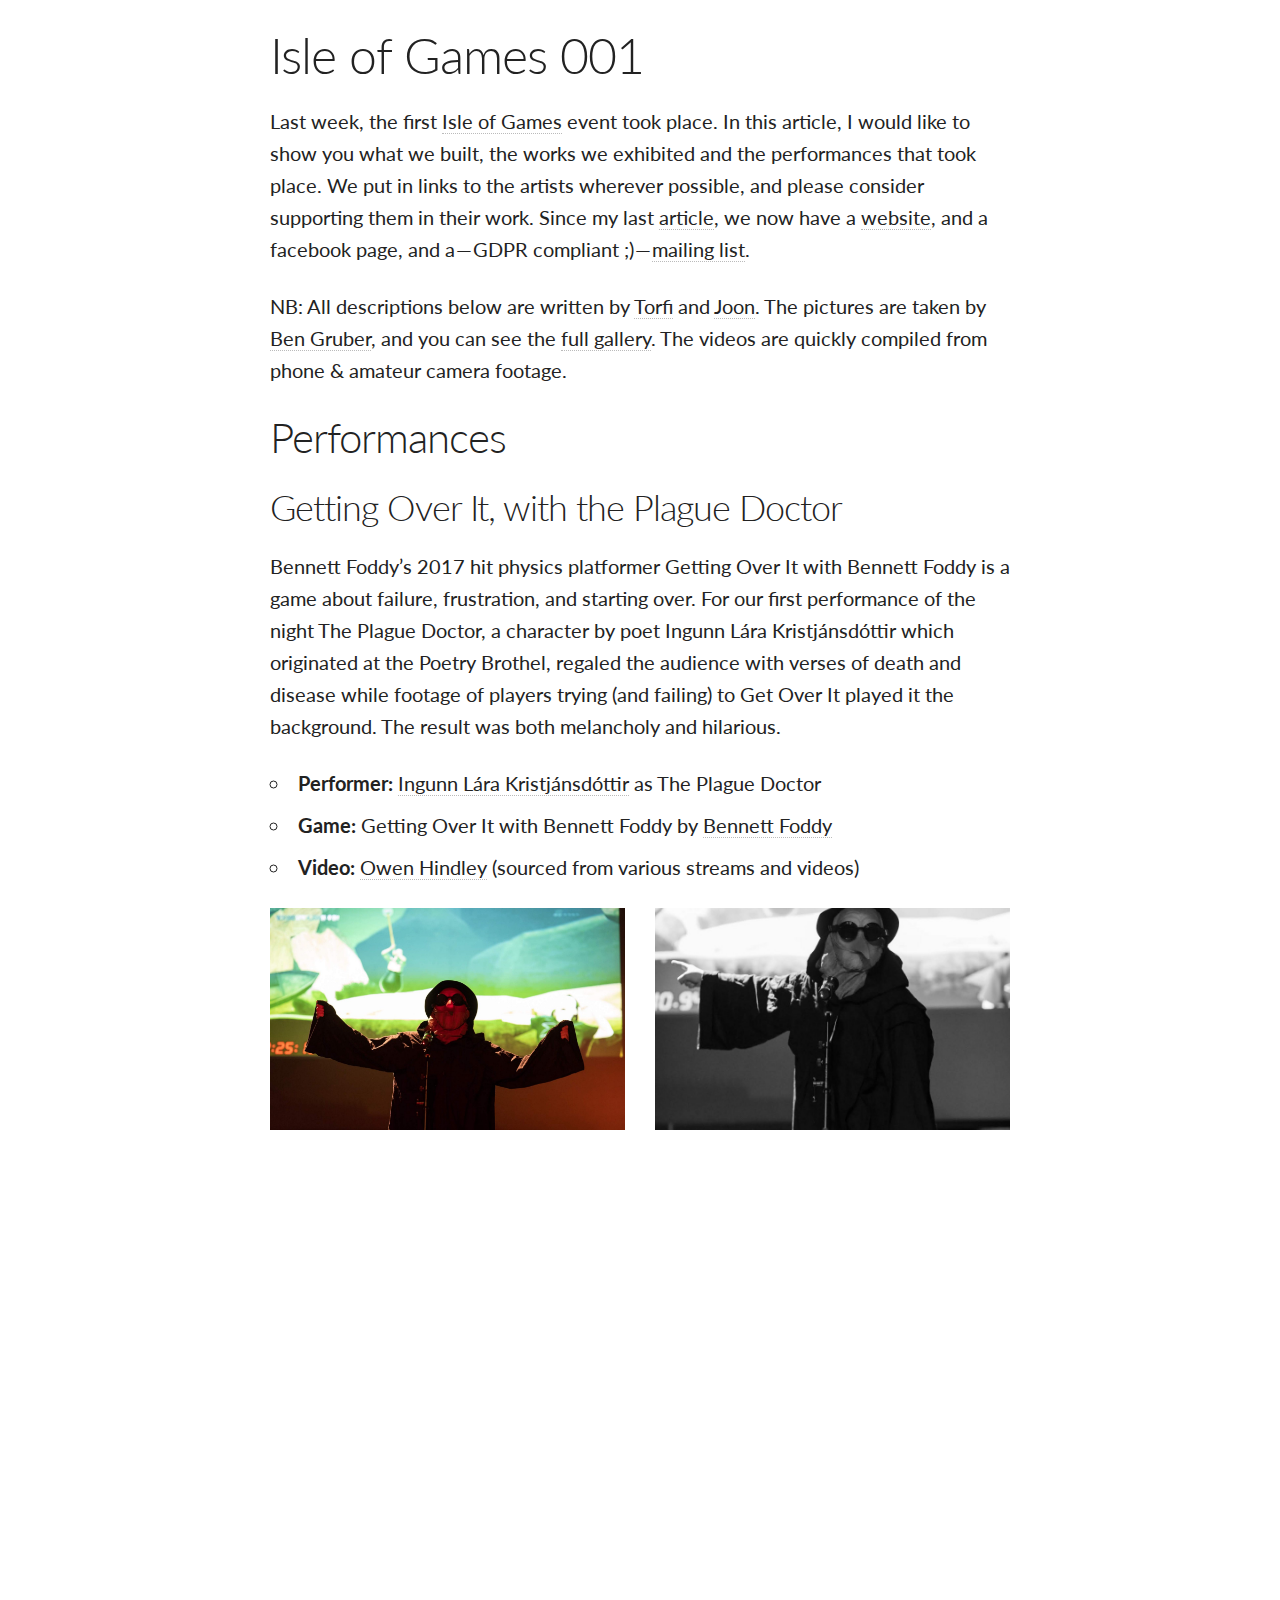
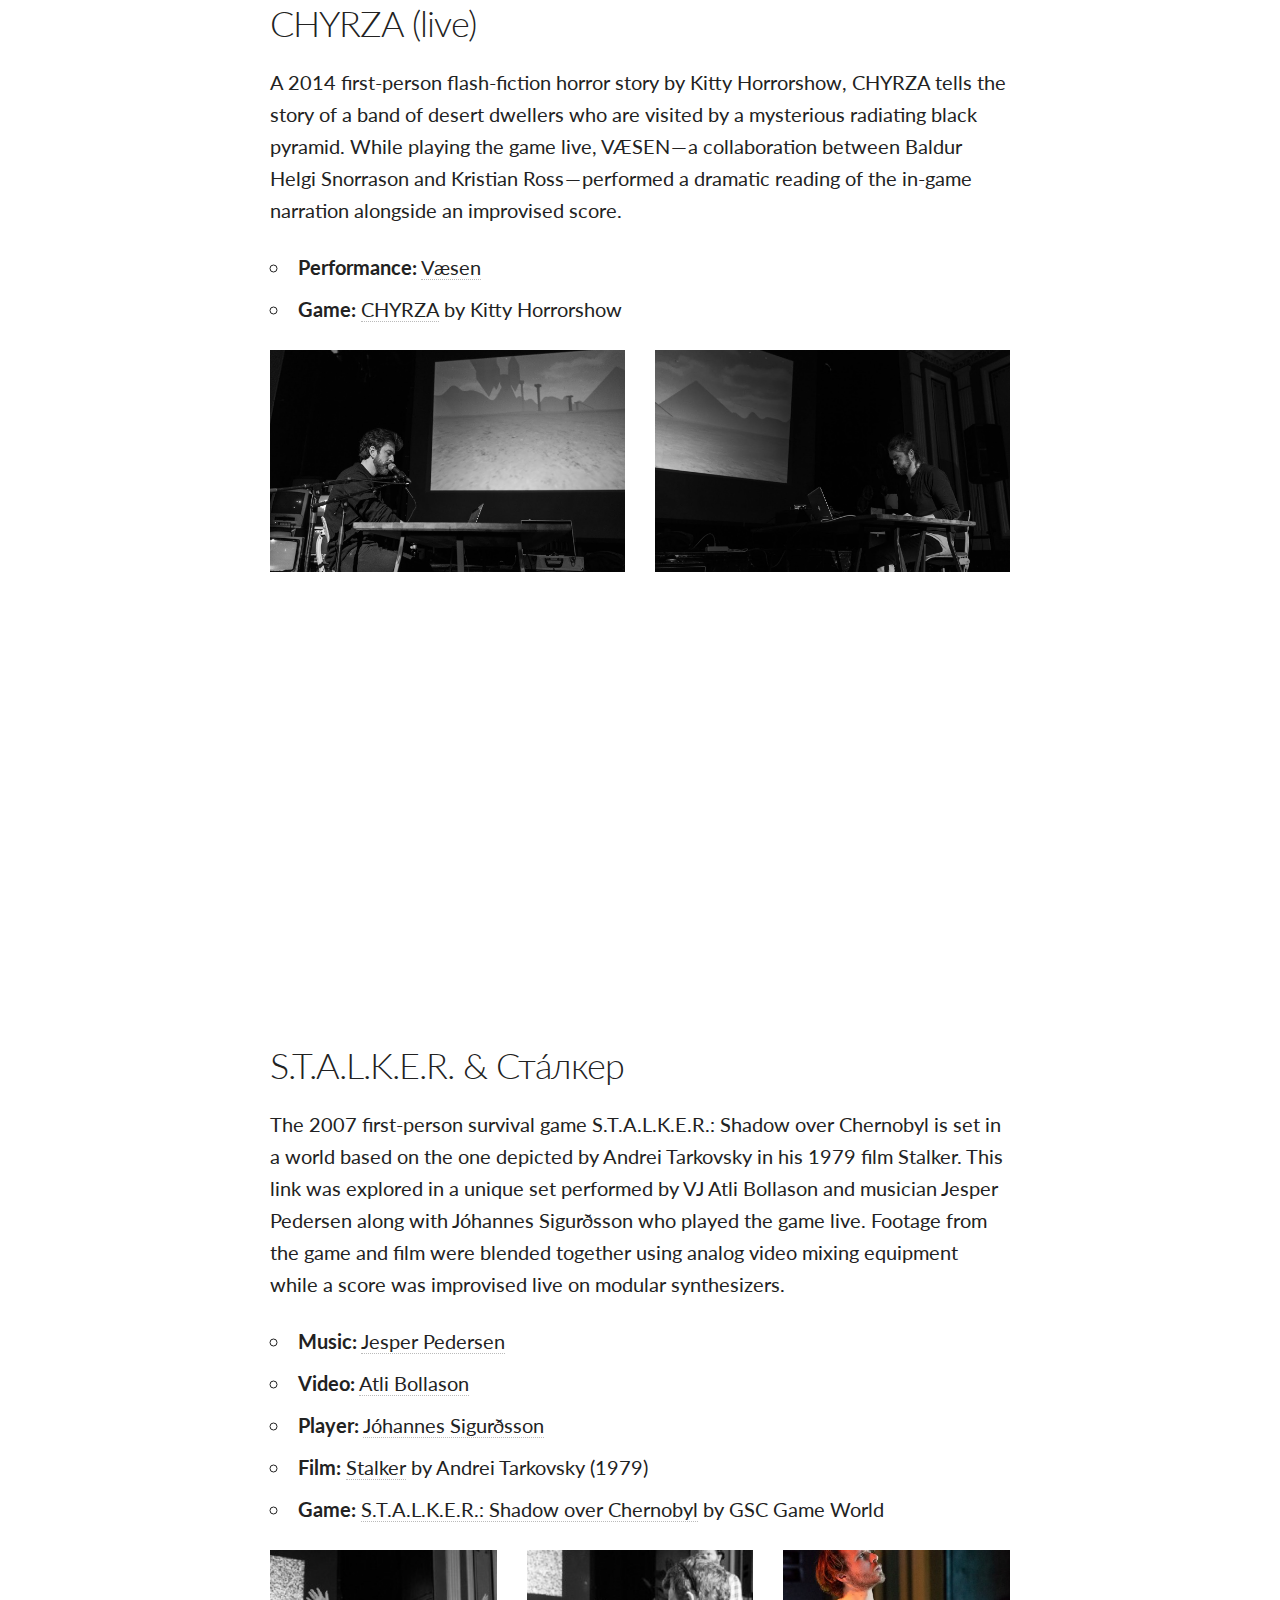
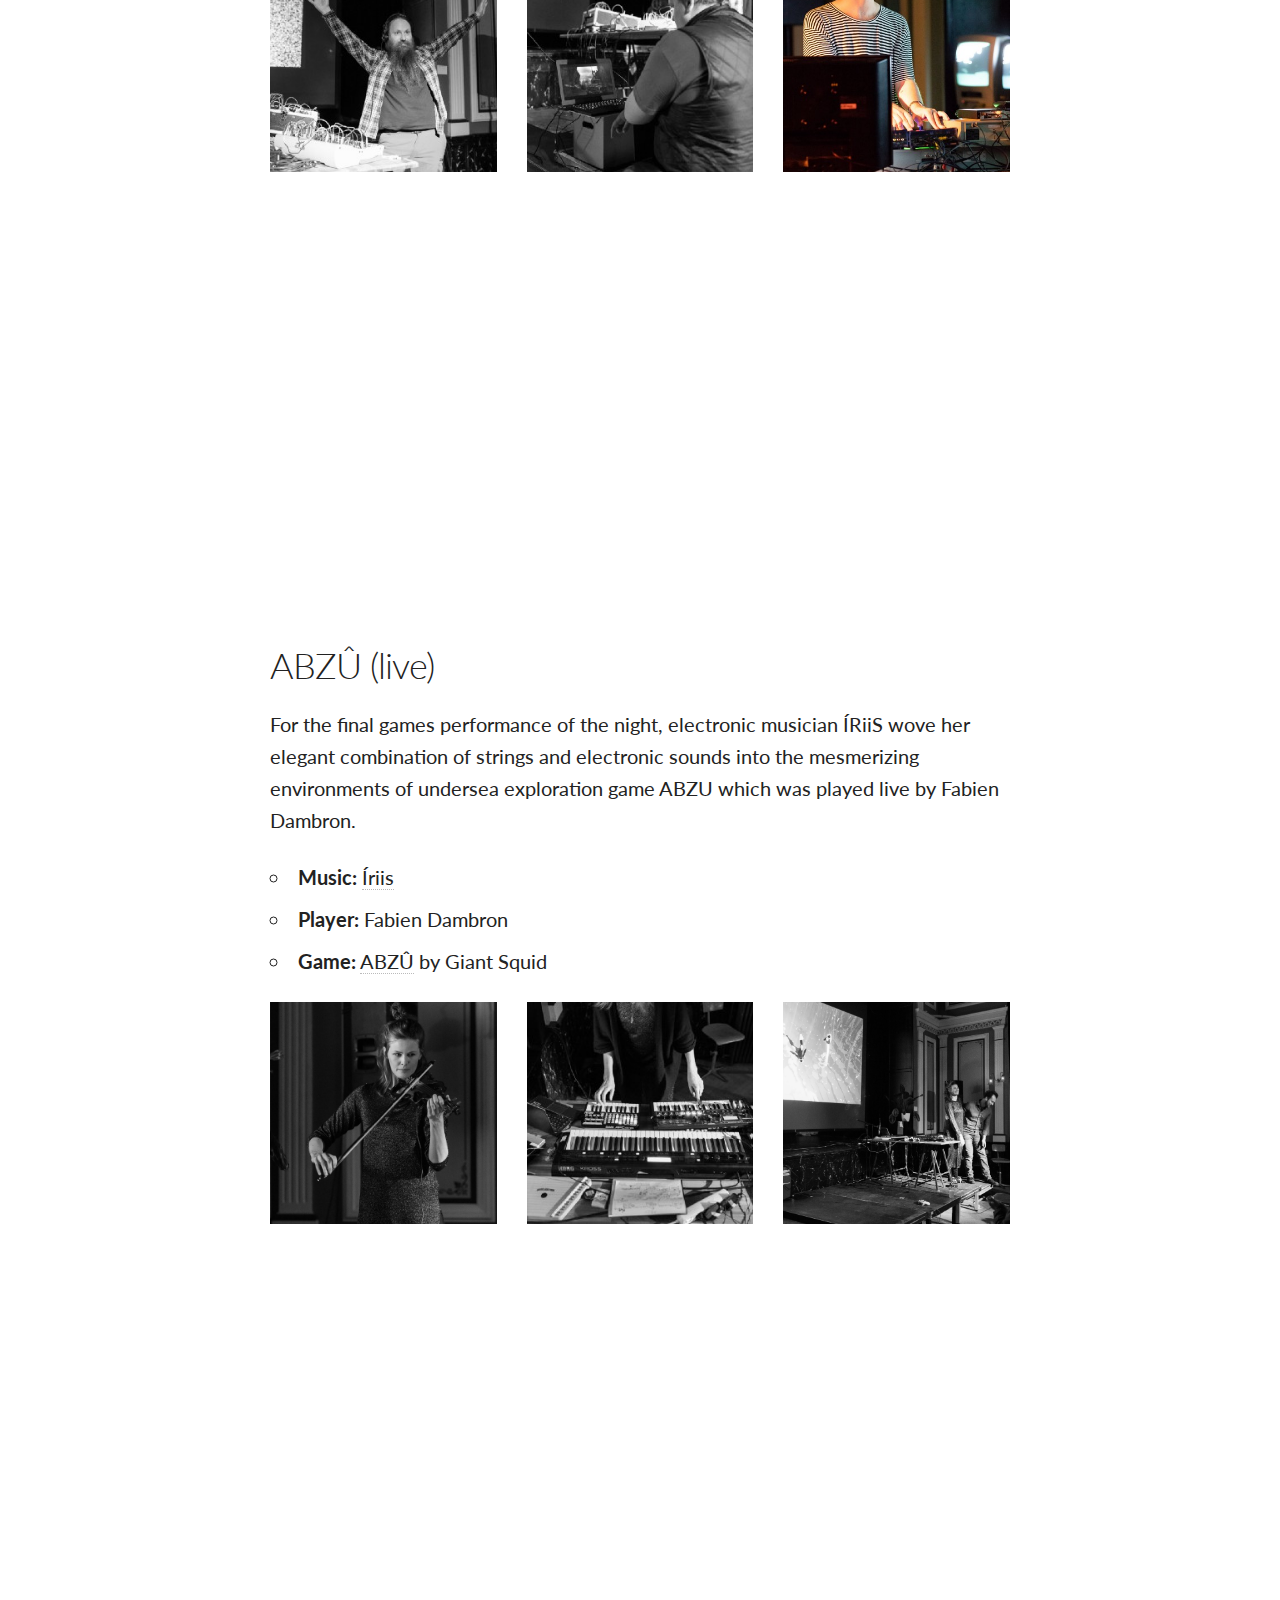
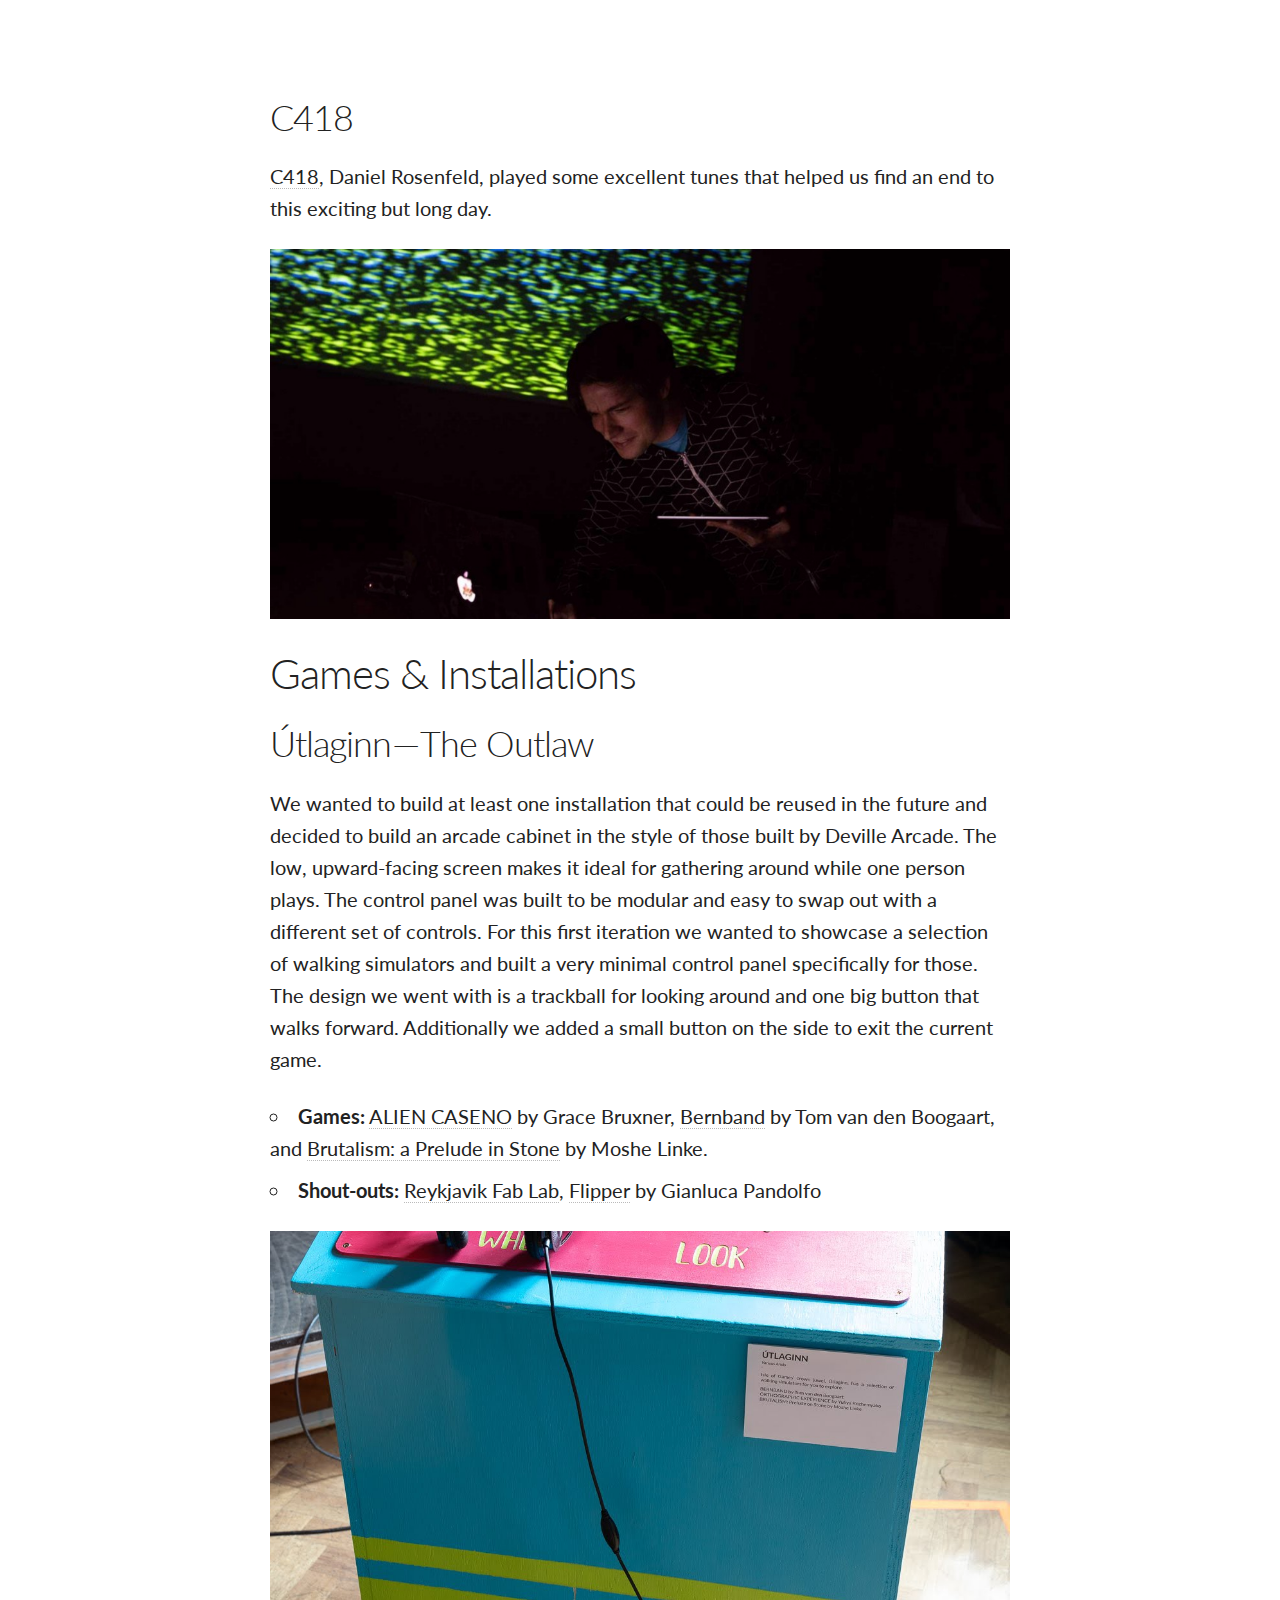
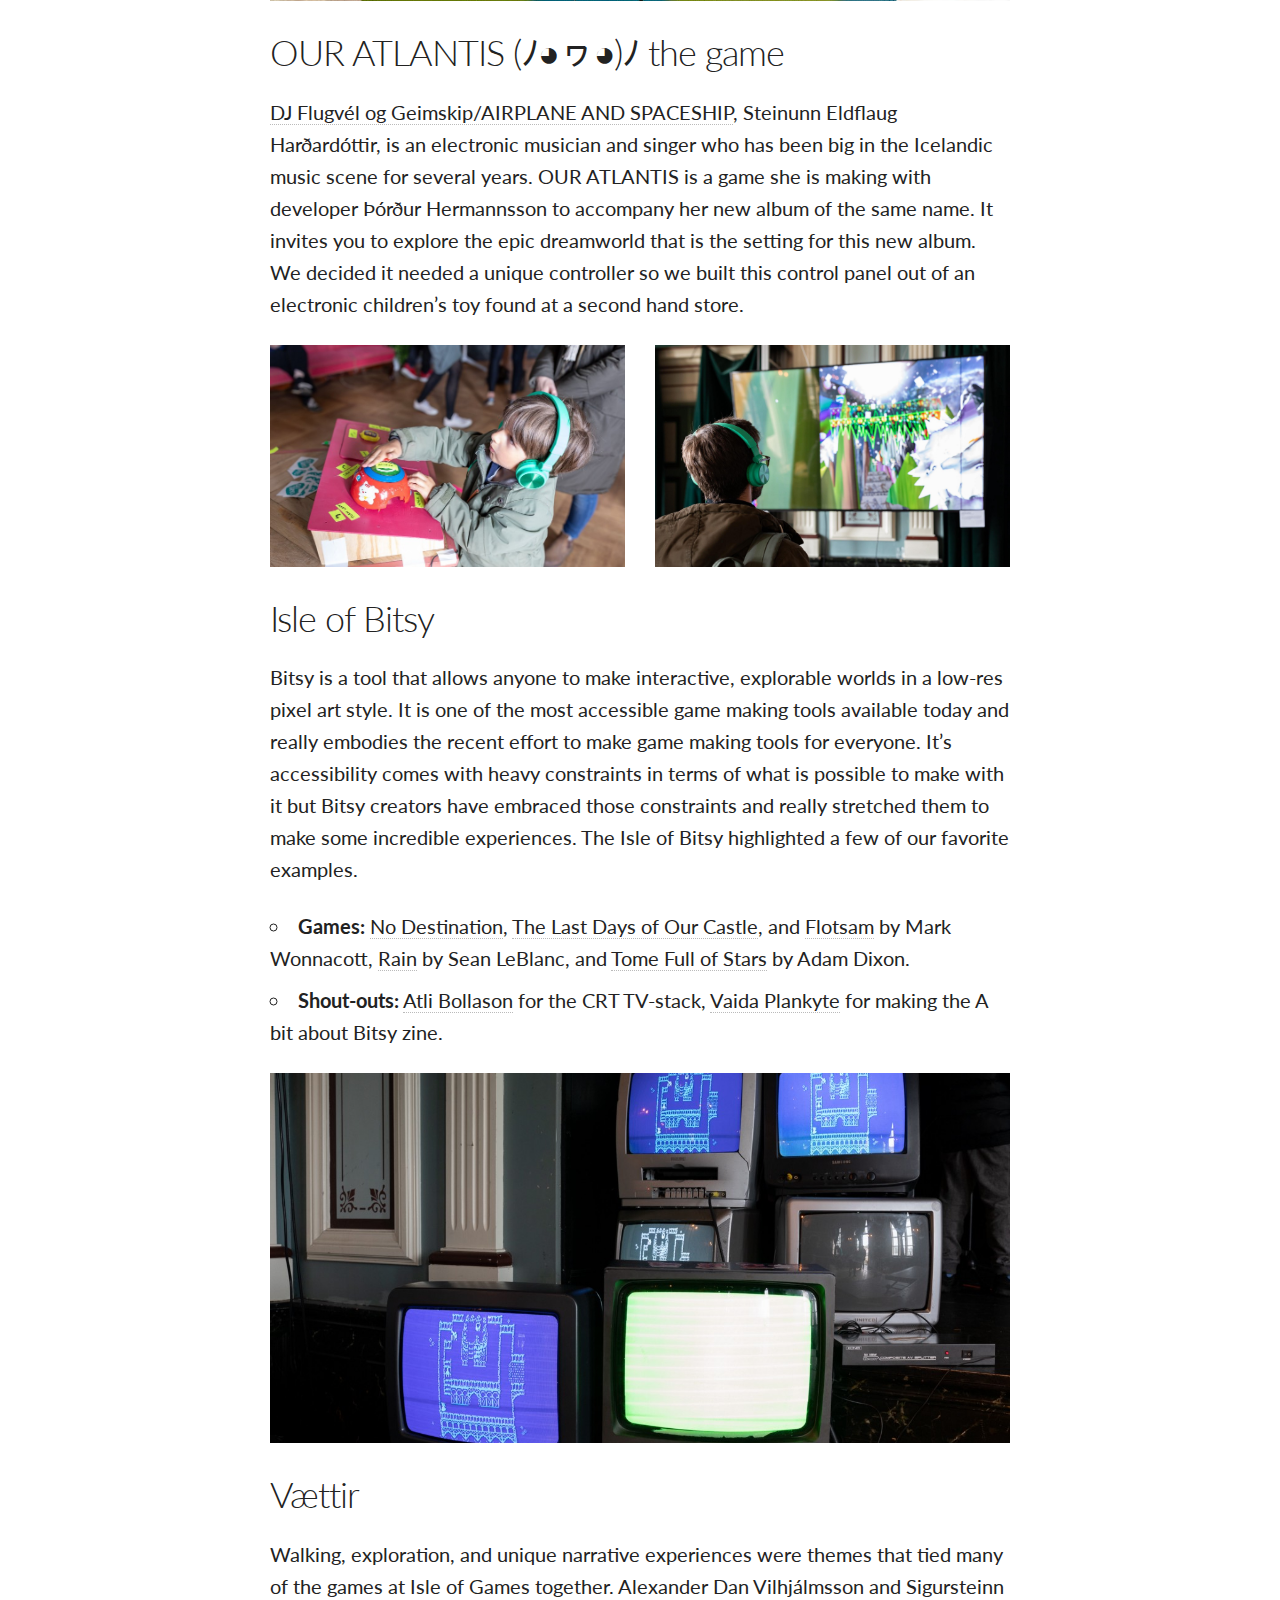
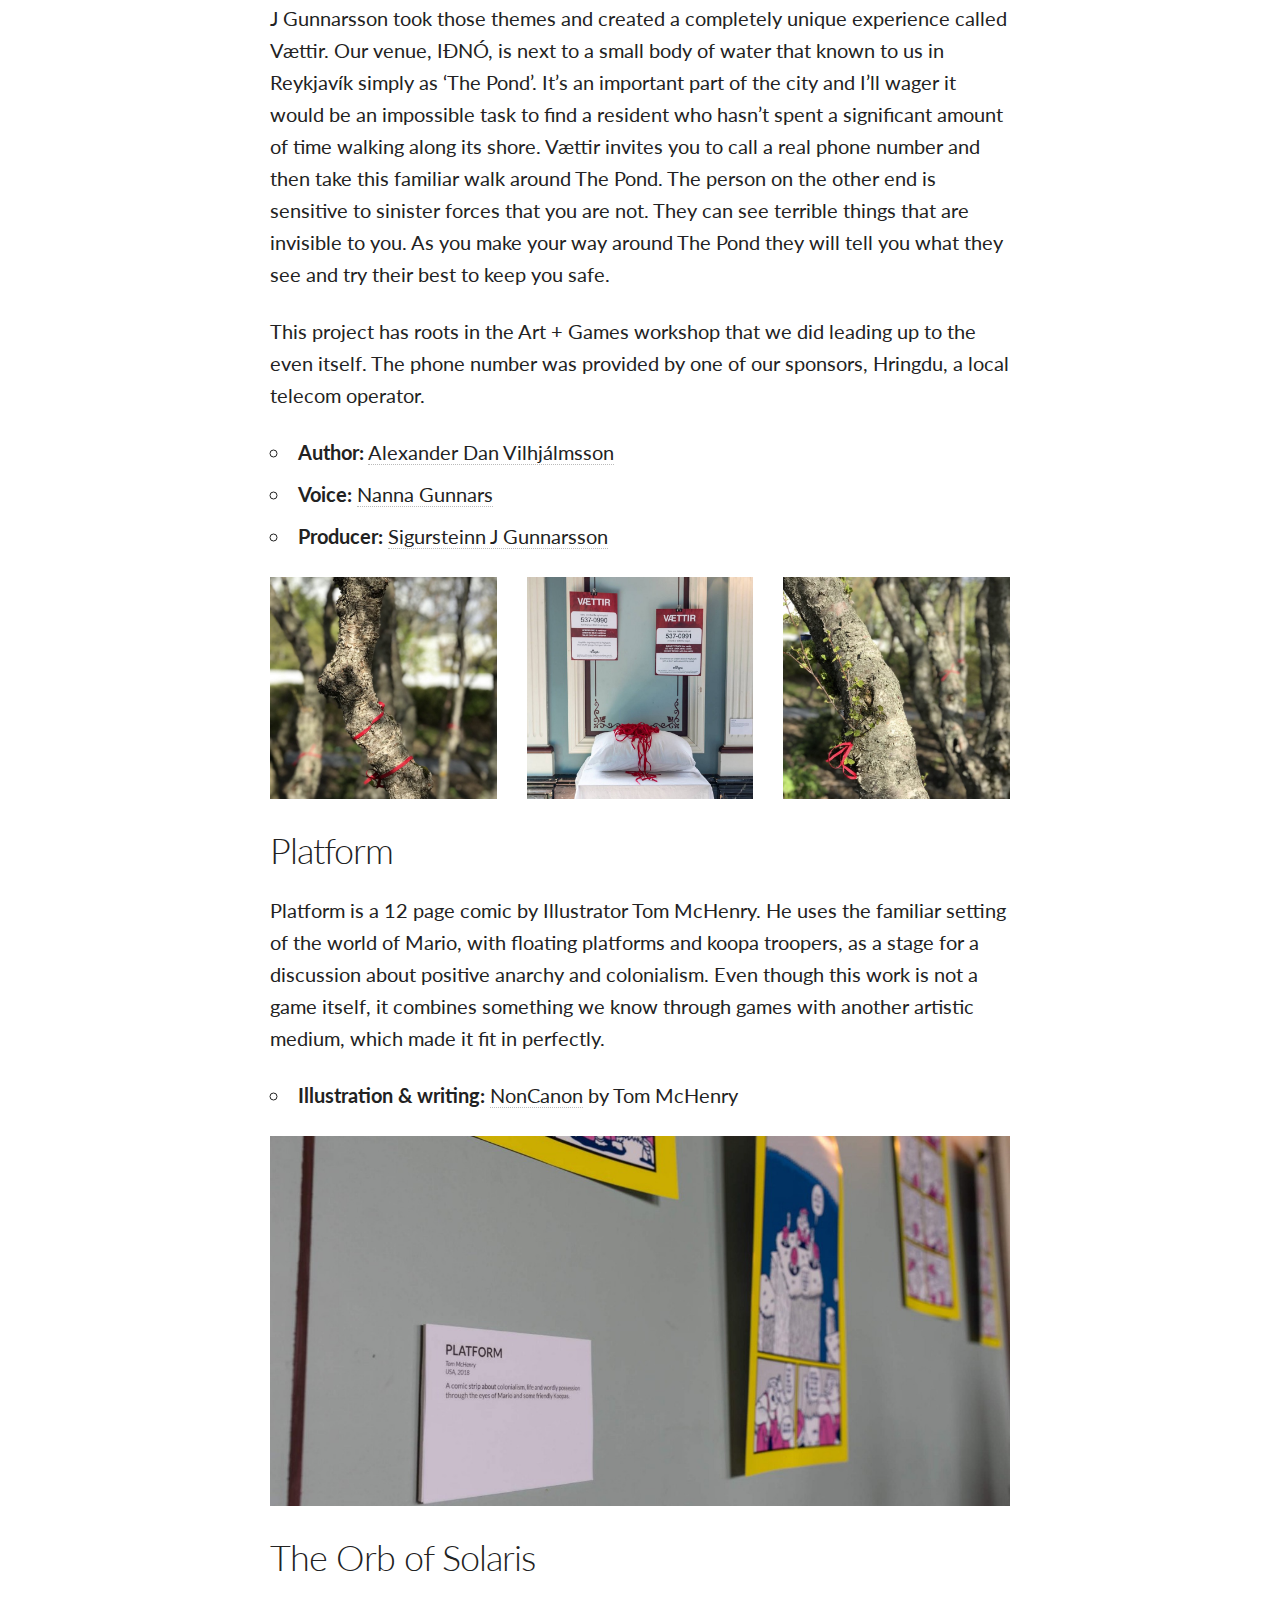
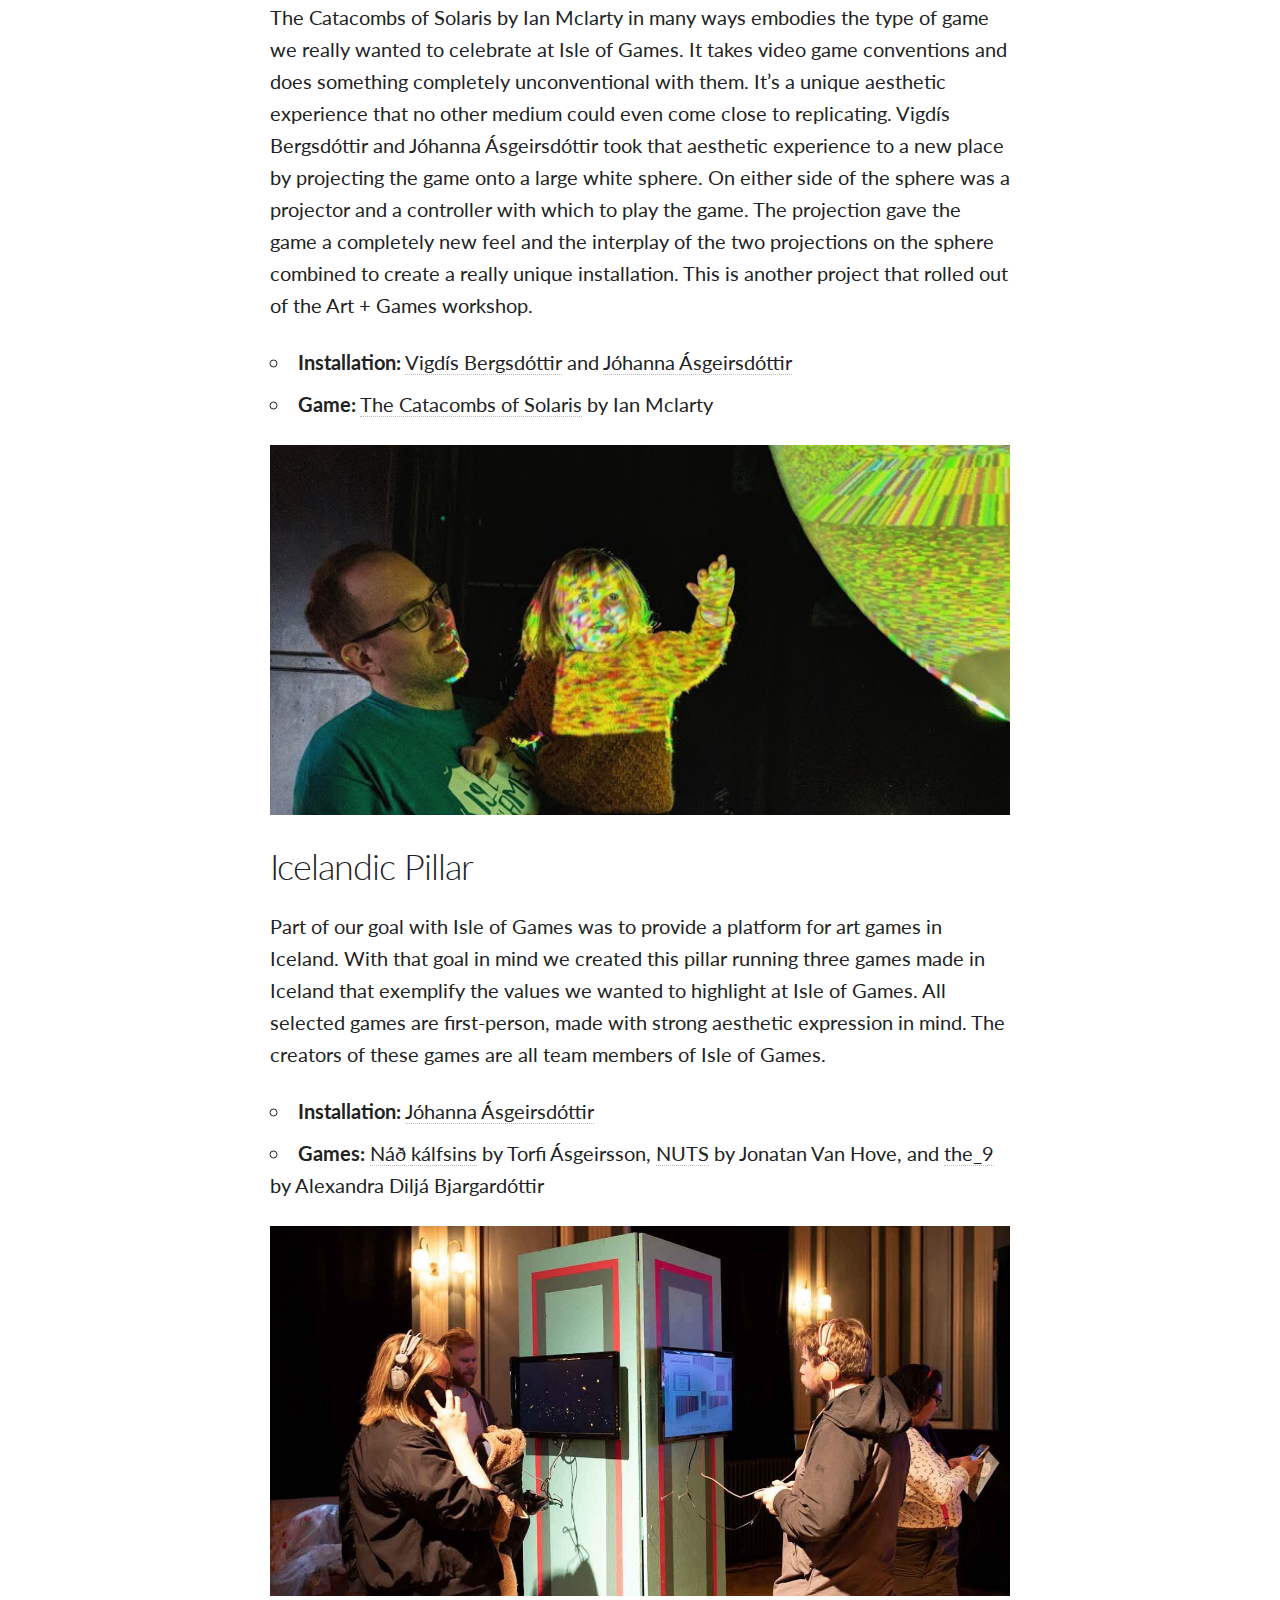
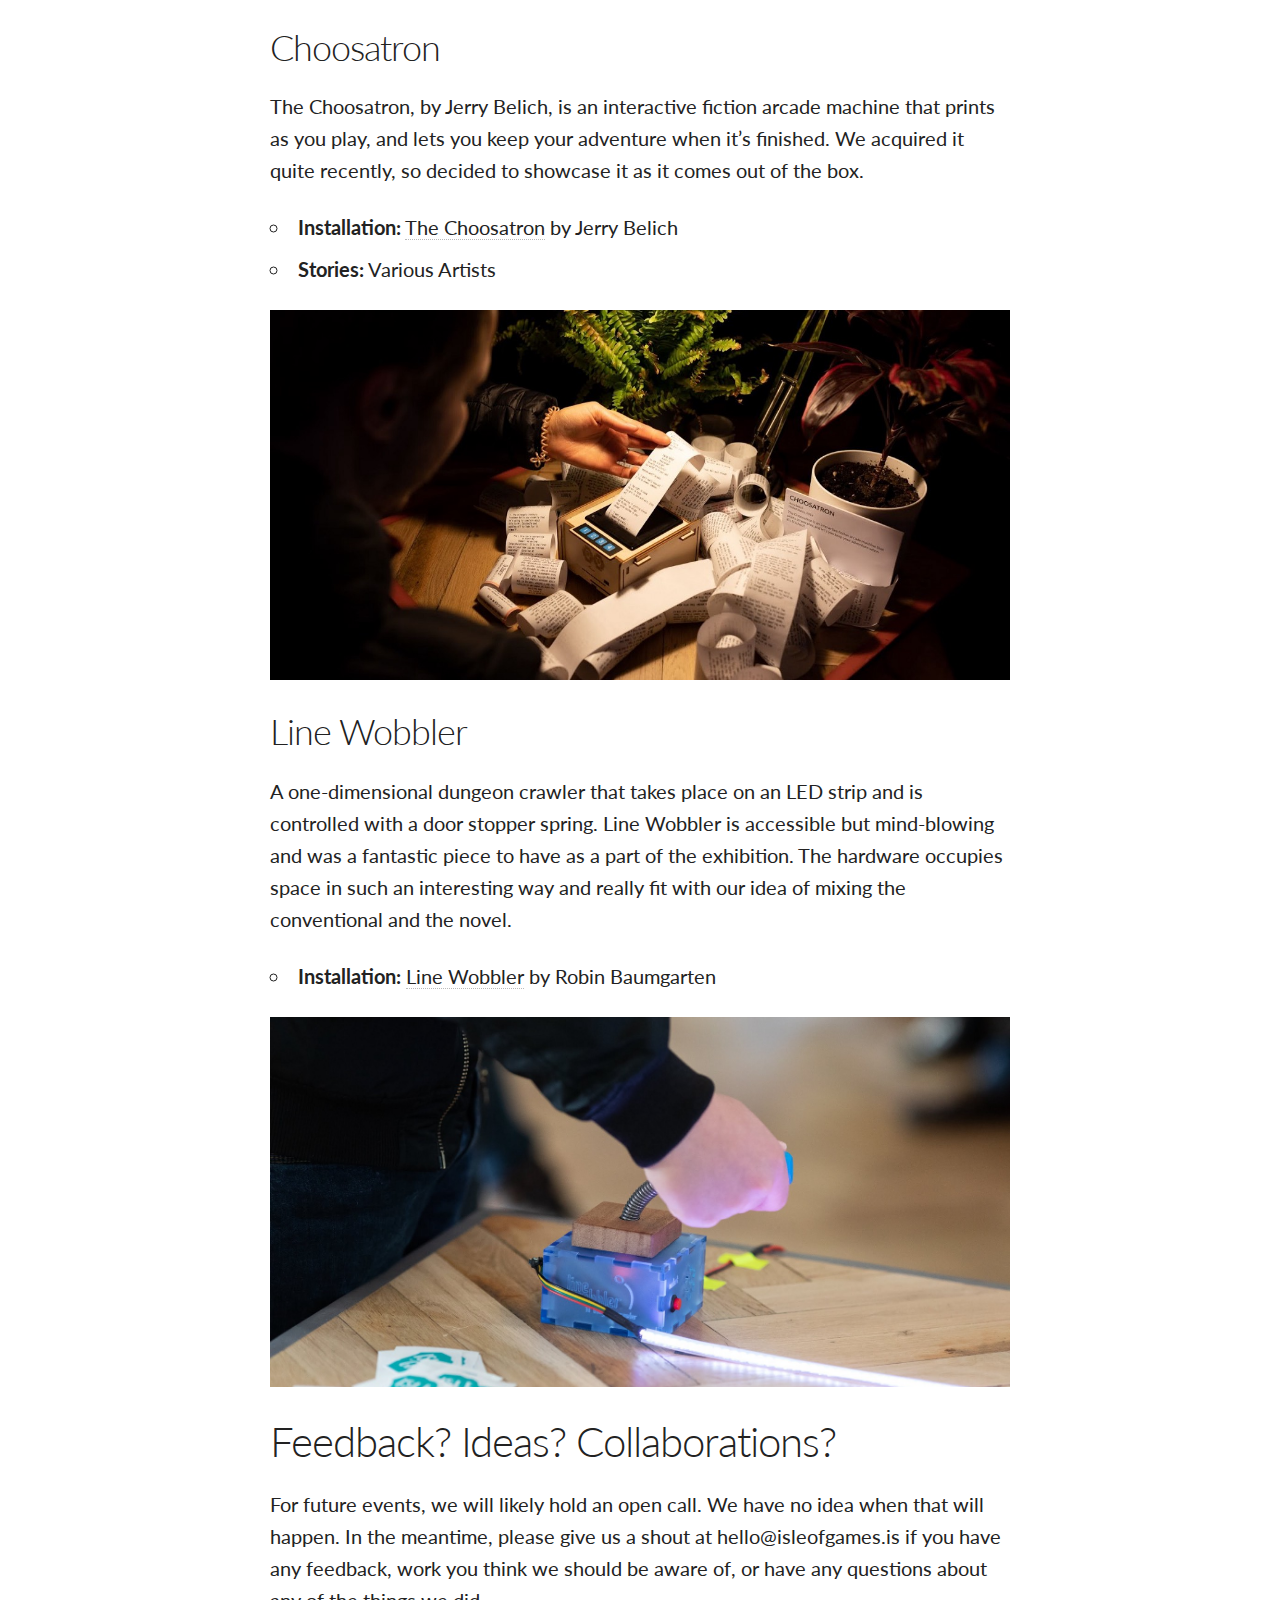
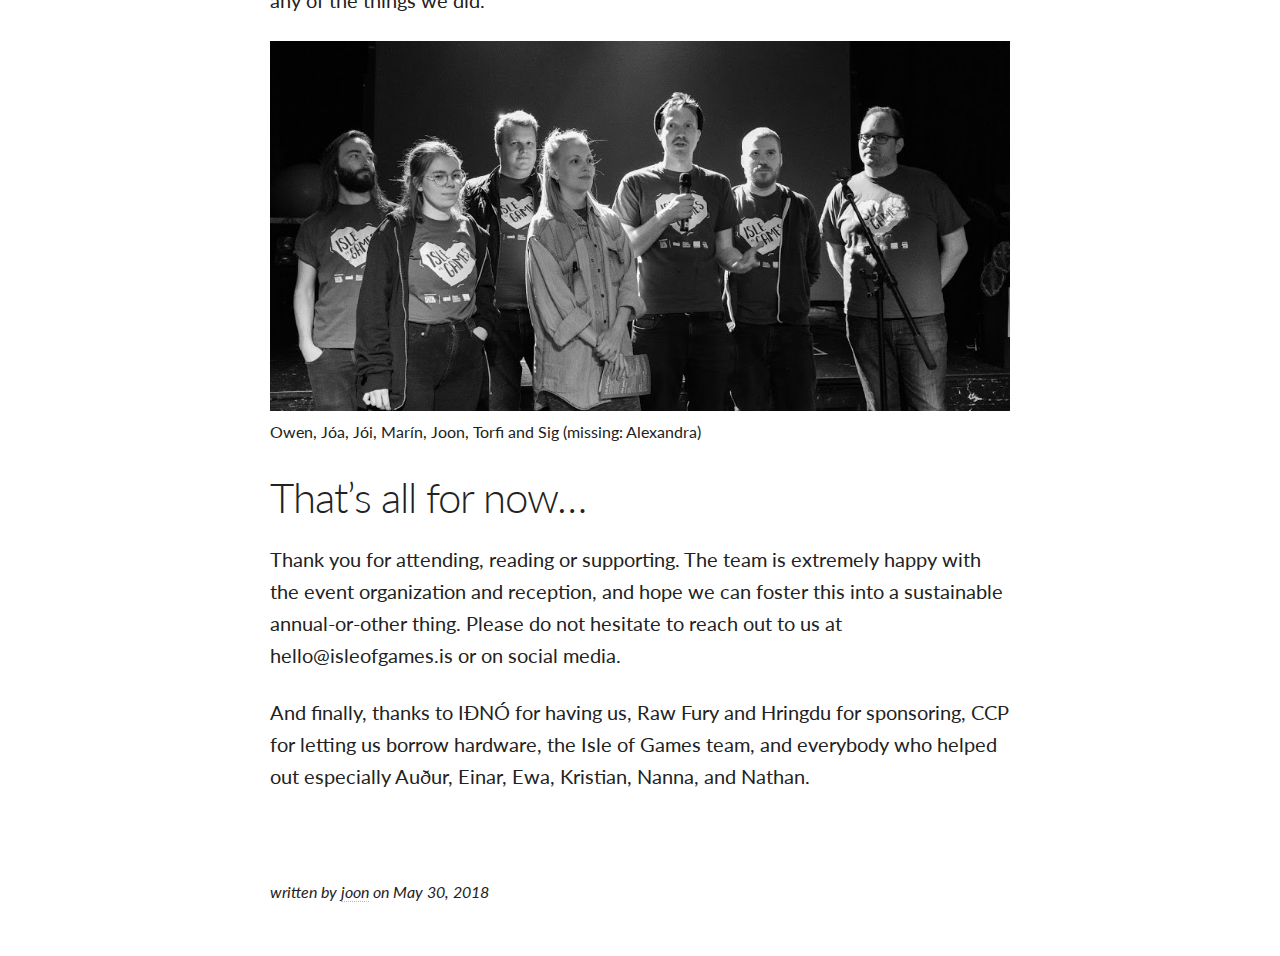
==== commit 0b827abf: "[auto commit by joon]" ====
--- a/htdocs/2018/index.html
+++ b/htdocs/2018/index.html
@@ -183,7 +183,7 @@
 <p>Part of our goal with Isle of Games was to provide a platform for art games in Iceland. With that goal in mind we created this pillar running three games made in Iceland that exemplify the values we wanted to highlight at Isle of Games. All selected games are first-person, made with strong aesthetic expression in mind. The creators of these games are all team members of Isle of Games.</p>
 <ul>
 <li><strong>Installation:</strong> <a href="https://joa.is/">Jóhanna Ásgeirsdóttir</a></li>
-<li><strong>Games:</strong> <a href="https://torfi.itch.io/grace">Náð kálfsins</a> by Torfi Ásgeirsson, <a href="https://joonturbo.itch.io/nuts">NUTS</a> by Jonatan Van Hove, and <a href="https://alexandrabjarg.itch.io/the-9">the_9</a> by Alexandra Bjargardóttir</li>
+<li><strong>Games:</strong> <a href="https://torfi.itch.io/grace">Náð kálfsins</a> by Torfi Ásgeirsson, <a href="https://joonturbo.itch.io/nuts">NUTS</a> by Jonatan Van Hove, and <a href="https://alexandrabjarg.itch.io/the-9">the_9</a> by Alexandra Diljá Bjargardóttir</li>
 </ul>
 <div class='imgrow'><div class='twelve columns square-1 popup-div' style='background-image:url("img/pillar.jpeg");'></div></div>
 <div class='space-25'>&nbsp</div>
